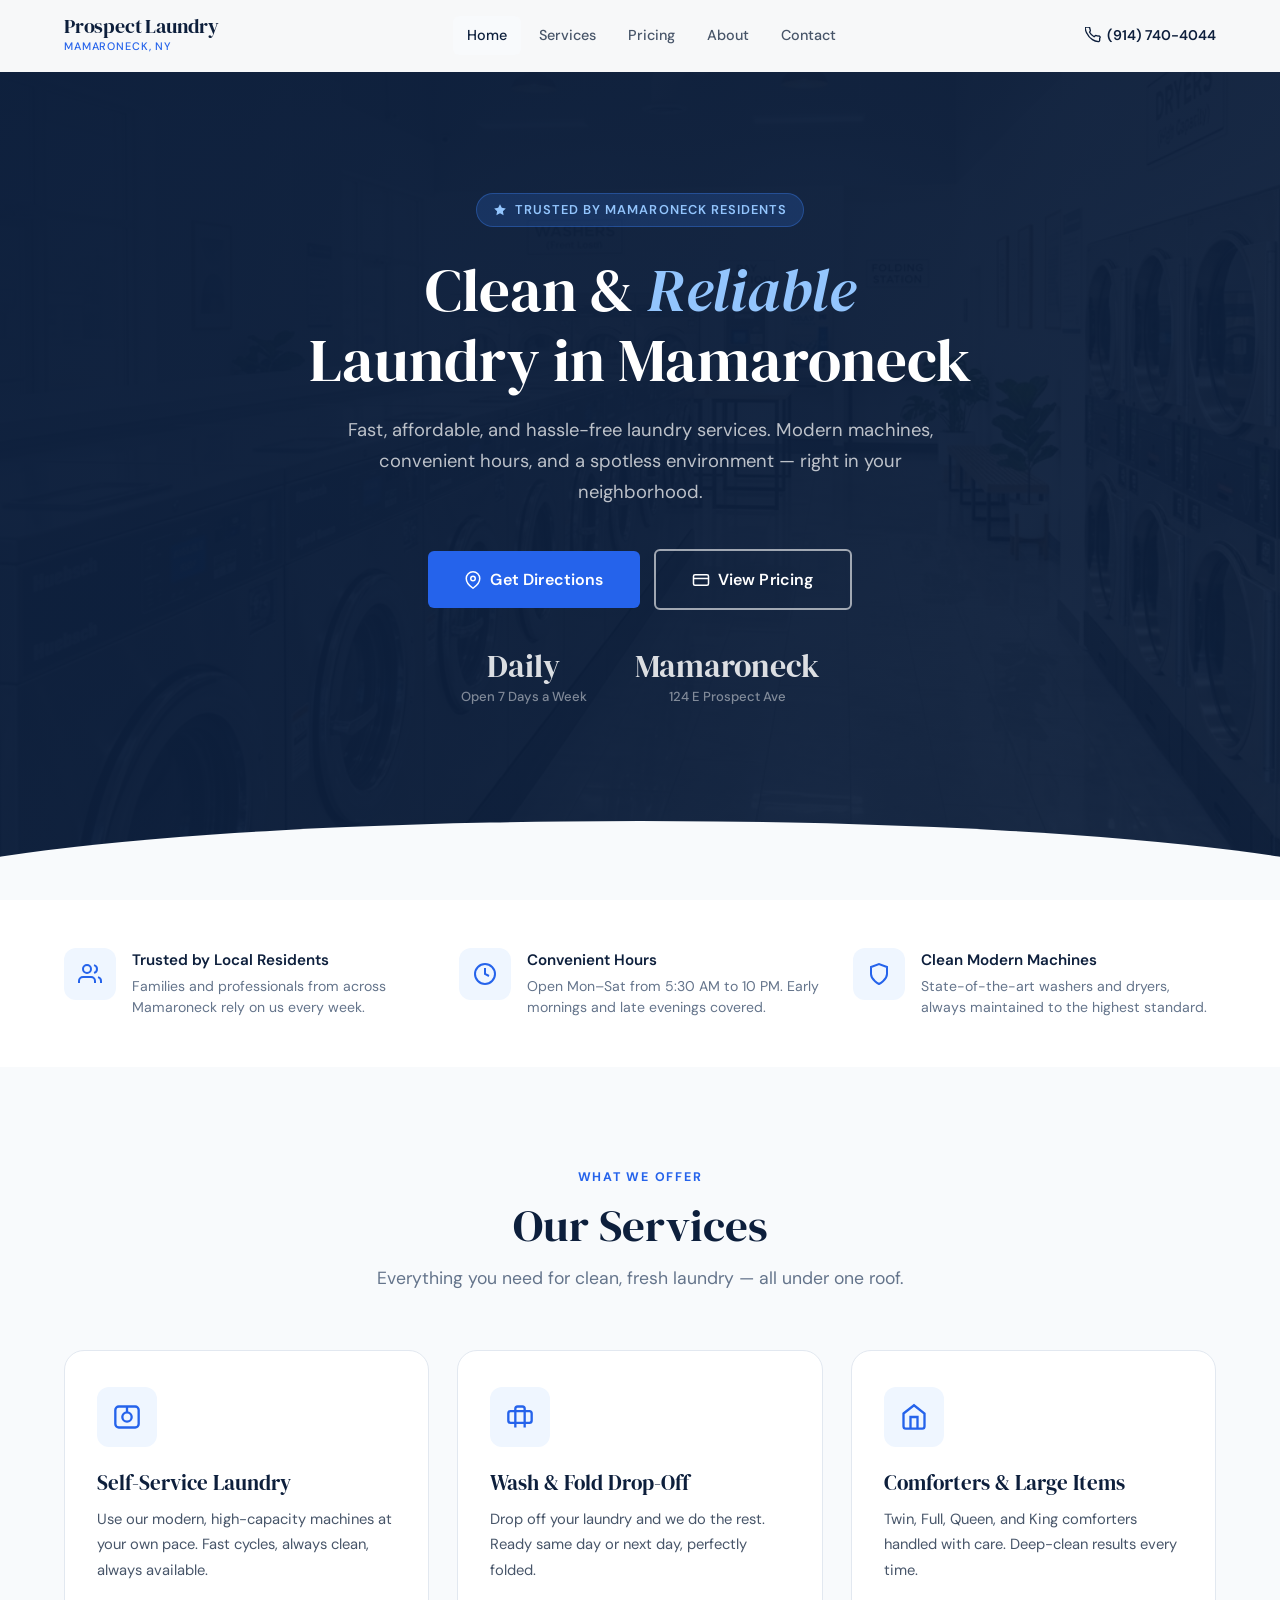
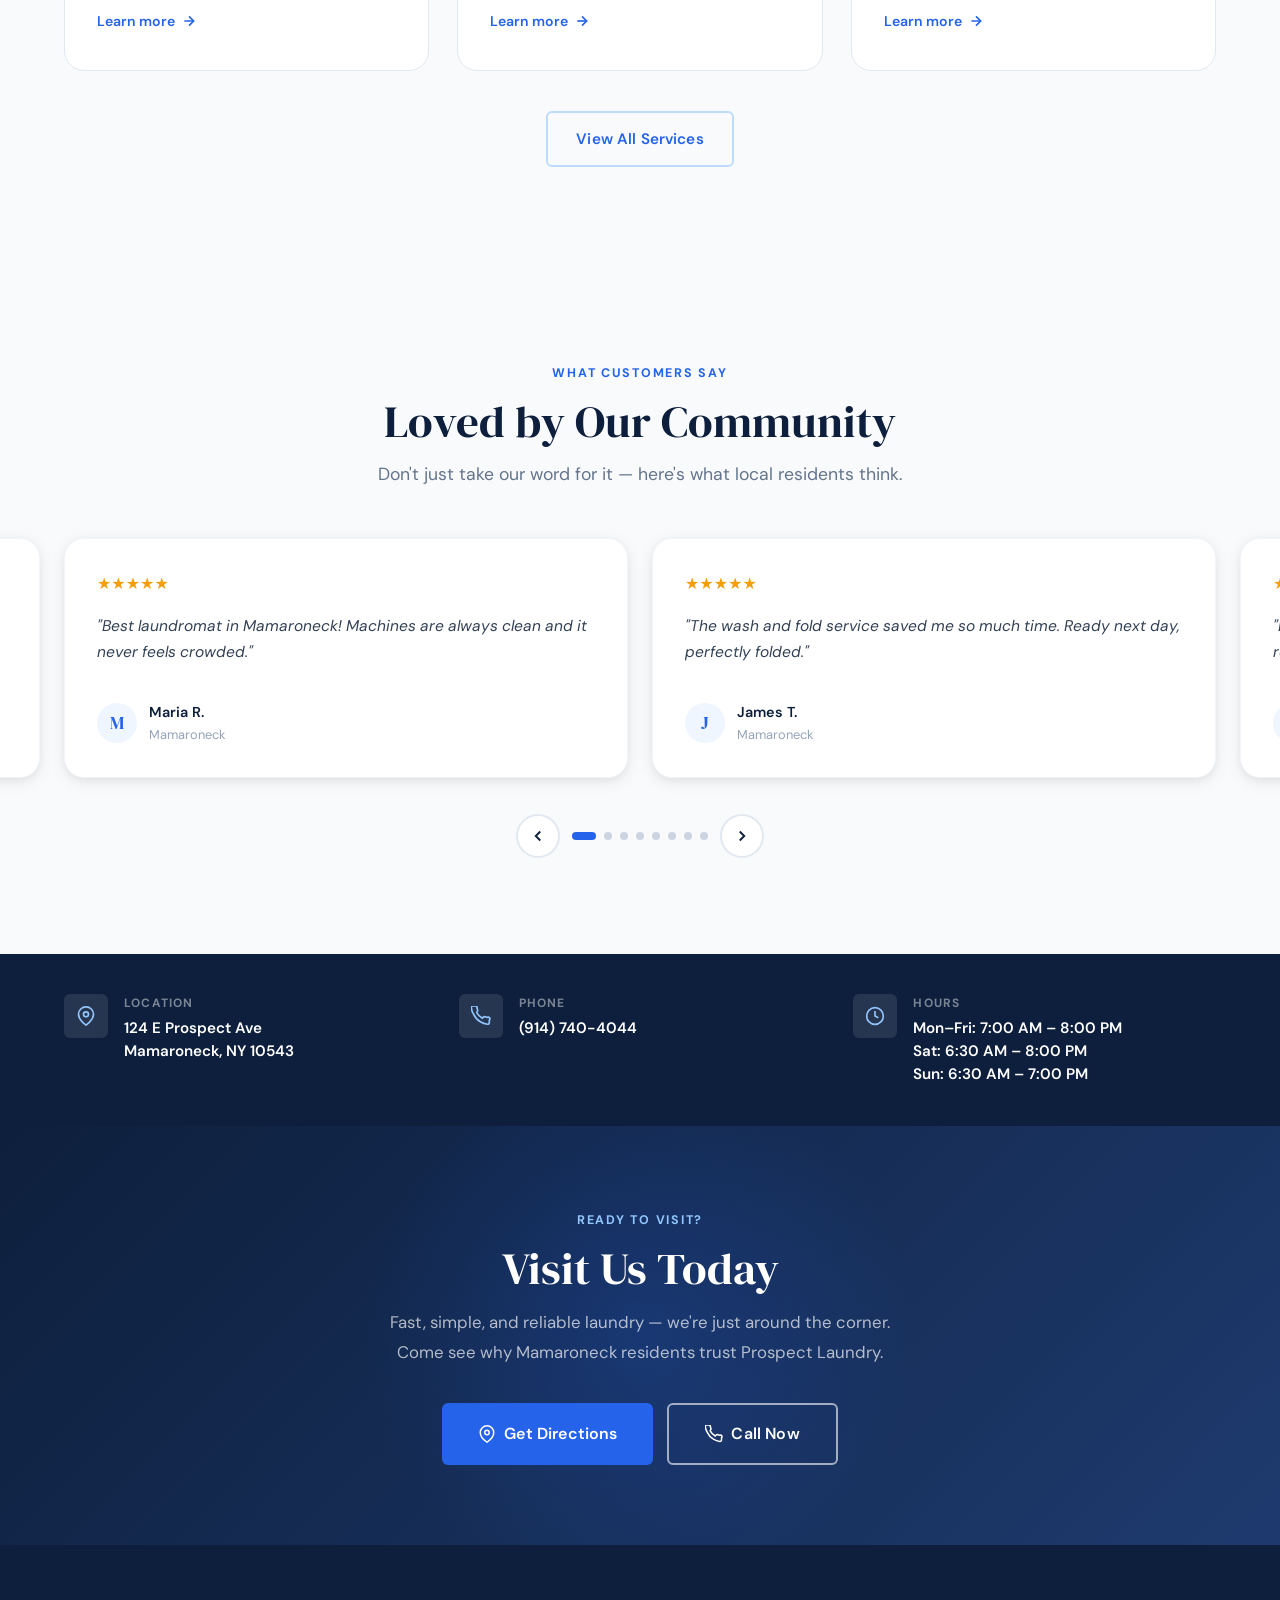
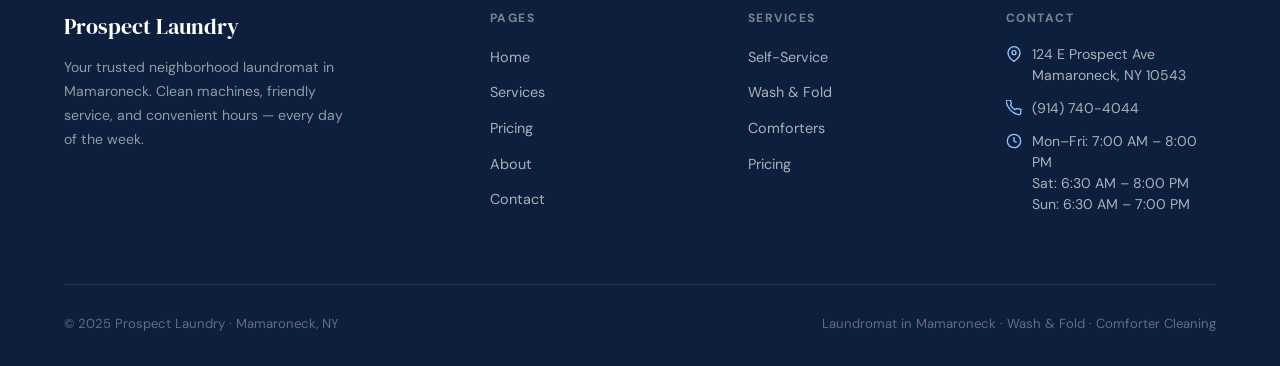
==== index.html @ fbc3f147 "Initial commit - Prospect Laundry Website" ====
<!DOCTYPE html>
<html lang="en">
<head>
  <meta charset="UTF-8">
  <meta name="viewport" content="width=device-width, initial-scale=1.0">
  <title>Laundromat in Mamaroneck, NY | Prospect Laundry</title>
  <meta name="description" content="Prospect Laundry – clean, modern laundromat in Mamaroneck, NY. Self-service, wash &amp; fold drop-off, and comforter cleaning. Open Daily: Mon-Fri 7AM-8PM, Sat 6:30AM-8PM, Sun 6:30AM-7PM.">
  <link rel="stylesheet" href="css/styles.css">
  <link rel="icon" type="image/png" href="assets/images/favicon.png">
</head>
<body>

<a href="#main" class="skip-link" style="position:absolute; left:-10000px; top:auto; width:1px; height:1px; overflow:hidden;">Skip to content</a>

<!-- NAV -->
<header class="nav" id="main-nav">
  <div class="nav-inner">
    <a href="index.html" class="nav-brand">
      <span class="nav-brand-name">Prospect Laundry</span>
      <span class="nav-brand-tagline">Mamaroneck, NY</span>
    </a>
    <nav class="nav-links">
      <a href="index.html">Home</a>
      <a href="services.html">Services</a>
      <a href="pricing.html">Pricing</a>
      <a href="about.html">About</a>
      <a href="contact.html">Contact</a>
    </nav>
    <div class="nav-cta">
      <a href="tel:+19147404044" class="nav-phone">
        <svg viewBox="0 0 24 24" fill="none" stroke="currentColor" stroke-width="2"><path d="M22 16.92v3a2 2 0 01-2.18 2 19.79 19.79 0 01-8.63-3.07A19.5 19.5 0 013.07 9.81 19.79 19.79 0 01.22 1.18 2 2 0 012.18 0h3a2 2 0 012 1.72c.127.96.361 1.903.7 2.81a2 2 0 01-.45 2.11L6.91 7.91a16 16 0 006.72 6.72l1.28-1.27a2 2 0 012.11-.45c.907.339 1.85.573 2.81.7A2 2 0 0122 16.92z"/></svg>
        (914) 740-4044
      </a>
    </div>
    <button class="nav-hamburger" id="hamburger" aria-label="Menu">
      <span></span><span></span><span></span>
    </button>
  </div>
</header>

<!-- MOBILE NAV -->
<nav class="nav-mobile" id="mobile-menu">
  <a href="index.html">Home</a><a href="services.html">Services</a><a href="pricing.html">Pricing</a>
  <a href="about.html">About</a><a href="contact.html">Contact</a>
  <a href="tel:+19147404044" class="nav-mobile-phone" aria-label="Call (914) 740-4044">📞 (914) 740-4044</a>
</nav>

<main id="main">

<!-- HERO -->
<section class="hero gray-after">
  <div class="hero-bg" style="background-image: url('assets/images/hero.png');"></div>
  <div class="hero-overlay"></div>
  <div class="hero-content">
    <div class="hero-badge">
      <svg width="14" height="14" viewBox="0 0 24 24" fill="currentColor"><path d="M12 2L15.09 8.26L22 9.27L17 14.14L18.18 21.02L12 17.77L5.82 21.02L7 14.14L2 9.27L8.91 8.26L12 2Z"/></svg>
      Trusted by Mamaroneck residents
    </div>
    <h1>Clean &amp; <em>Reliable</em><br>Laundry in Mamaroneck</h1>
    <p class="hero-sub">Fast, affordable, and hassle-free laundry services. Modern machines, convenient hours, and a spotless environment — right in your neighborhood.</p>
    <div class="hero-actions">
      <a href="https://maps.google.com/?q=124+E+Prospect+Ave+Mamaroneck+NY" target="_blank" rel="noopener" class="btn btn-primary btn-lg" id="hero-directions">
        <svg viewBox="0 0 24 24" fill="none" stroke="currentColor" stroke-width="2"><path d="M21 10c0 7-9 13-9 13s-9-6-9-13a9 9 0 0118 0z"/><circle cx="12" cy="10" r="3"/></svg>
        Get Directions
      </a>
      <a href="pricing.html" class="btn btn-secondary btn-lg" id="hero-pricing">
        <svg viewBox="0 0 24 24" fill="none" stroke="currentColor" stroke-width="2"><rect x="2" y="5" width="20" height="14" rx="2"/><line x1="2" y1="10" x2="22" y2="10"/></svg>
        View Pricing
      </a>
    </div>
    <div class="hero-stats">
      <div class="hero-stat-item"><span class="hero-stat-num">Daily</span><span class="hero-stat-label">Open 7 Days a Week</span></div>
      <div class="hero-stat-item"><span class="hero-stat-num">Mamaroneck</span><span class="hero-stat-label">124 E Prospect Ave</span></div>
    </div>
  </div>
</section>

<!-- TRUST BAR -->
<section class="trust-bar">
  <div class="container">
    <div class="trust-grid">
      <div class="trust-item fade-up">
        <div class="trust-icon">
          <svg viewBox="0 0 24 24" fill="none" stroke="currentColor" stroke-width="2"><path d="M17 21v-2a4 4 0 00-4-4H5a4 4 0 00-4 4v2"/><circle cx="9" cy="7" r="4"/><path d="M23 21v-2a4 4 0 00-3-3.87"/><path d="M16 3.13a4 4 0 010 7.75"/></svg>
        </div>
        <div>
          <div class="trust-item-title">Trusted by Local Residents</div>
          <div class="trust-item-desc">Families and professionals from across Mamaroneck rely on us every week.</div>
        </div>
      </div>
      <div class="trust-item fade-up fade-up-delay-1">
        <div class="trust-icon">
          <svg viewBox="0 0 24 24" fill="none" stroke="currentColor" stroke-width="2"><circle cx="12" cy="12" r="10"/><path d="M12 6v6l4 2"/></svg>
        </div>
        <div>
          <div class="trust-item-title">Convenient Hours</div>
          <div class="trust-item-desc">Open Mon–Sat from 5:30 AM to 10 PM. Early mornings and late evenings covered.</div>
        </div>
      </div>
      <div class="trust-item fade-up fade-up-delay-2">
        <div class="trust-icon">
          <svg viewBox="0 0 24 24" fill="none" stroke="currentColor" stroke-width="2"><path d="M12 22s8-4 8-10V5l-8-3-8 3v7c0 6 8 10 8 10z"/></svg>
        </div>
        <div>
          <div class="trust-item-title">Clean Modern Machines</div>
          <div class="trust-item-desc">State-of-the-art washers and dryers, always maintained to the highest standard.</div>
        </div>
      </div>
    </div>
  </div>
</section>

<!-- SERVICES PREVIEW -->
<section style="background: var(--gray-50); padding: var(--section-pad) 0;">
  <div class="container">
    <div class="text-center fade-up" style="margin-bottom: 56px;">
      <span class="section-label">What We Offer</span>
      <h2 class="section-title">Our Services</h2>
      <p class="section-subtitle" style="margin-top: 12px;">Everything you need for clean, fresh laundry — all under one roof.</p>
    </div>
    <div class="services-grid">
      <div class="service-card fade-up">
        <div class="service-icon">
          <svg viewBox="0 0 24 24" fill="none" stroke="currentColor" stroke-width="2"><rect x="2" y="3" width="20" height="18" rx="3"/><circle cx="12" cy="12" r="4"/><line x1="12" y1="3" x2="12" y2="8"/></svg>
        </div>
        <h3>Self-Service Laundry</h3>
        <p>Use our modern, high-capacity machines at your own pace. Fast cycles, always clean, always available.</p>
        <a href="services.html#self-service" class="service-card-link" aria-label="Learn more about Self-Service Laundry">
          Learn more
          <svg viewBox="0 0 24 24" fill="none" stroke="currentColor" stroke-width="2.5"><line x1="5" y1="12" x2="19" y2="12"/><polyline points="12 5 19 12 12 19"/></svg>
        </a>
      </div>
      <div class="service-card fade-up fade-up-delay-1">
        <div class="service-icon">
          <svg viewBox="0 0 24 24" fill="none" stroke="currentColor" stroke-width="2"><path d="M20 7H4a2 2 0 00-2 2v6a2 2 0 002 2h16a2 2 0 002-2V9a2 2 0 00-2-2z"/><path d="M16 21V5a2 2 0 00-2-2h-4a2 2 0 00-2 2v16"/></svg>
        </div>
        <h3>Wash &amp; Fold Drop-Off</h3>
        <p>Drop off your laundry and we do the rest. Ready same day or next day, perfectly folded.</p>
        <a href="services.html#wash-fold" class="service-card-link" aria-label="Learn more about Wash and Fold Drop-Off">
          Learn more
          <svg viewBox="0 0 24 24" fill="none" stroke="currentColor" stroke-width="2.5"><line x1="5" y1="12" x2="19" y2="12"/><polyline points="12 5 19 12 12 19"/></svg>
        </a>
      </div>
      <div class="service-card fade-up fade-up-delay-2">
        <div class="service-icon">
          <svg viewBox="0 0 24 24" fill="none" stroke="currentColor" stroke-width="2"><path d="M3 9l9-7 9 7v11a2 2 0 01-2 2H5a2 2 0 01-2-2z"/><polyline points="9 22 9 12 15 12 15 22"/></svg>
        </div>
        <h3>Comforters &amp; Large Items</h3>
        <p>Twin, Full, Queen, and King comforters handled with care. Deep-clean results every time.</p>
        <a href="services.html#comforters" class="service-card-link" aria-label="Learn more about Comforters and Large Items cleaning">
          Learn more
          <svg viewBox="0 0 24 24" fill="none" stroke="currentColor" stroke-width="2.5"><line x1="5" y1="12" x2="19" y2="12"/><polyline points="12 5 19 12 12 19"/></svg>
        </a>
      </div>
    </div>
    <div style="text-align: center; margin-top: 40px;">
      <a href="services.html" class="btn btn-outline">View All Services</a>
    </div>
  </div>
</section>

<!-- REVIEWS CAROUSEL -->
<section class="reviews-section" id="reviews-carousel">
  <div class="container">
    <div class="text-center fade-up" style="margin-bottom: 48px;">
      <span class="section-label">What Customers Say</span>
      <h2 class="section-title">Loved by Our Community</h2>
      <p class="section-subtitle" style="margin-top: 12px;">Don't just take our word for it — here's what local residents think.</p>
    </div>
    <div class="carousel-container">
      <div class="carousel-wrap" id="reviews-carousel">
        <div class="carousel-track">
          <div class="review-card">
            <div class="review-stars">★★★★★</div>
            <p class="review-quote">"Best laundromat in Mamaroneck! Machines are always clean and it never feels crowded."</p>
            <div class="review-author"><div class="review-avatar">M</div><div><div class="review-name">Maria R.</div><div class="review-location">Mamaroneck</div></div></div>
          </div>
          <div class="review-card">
            <div class="review-stars">★★★★★</div>
            <p class="review-quote">"The wash and fold service saved me so much time. Ready next day, perfectly folded."</p>
            <div class="review-author"><div class="review-avatar">J</div><div><div class="review-name">James T.</div><div class="review-location">Mamaroneck</div></div></div>
          </div>
          <div class="review-card">
            <div class="review-stars">★★★★★</div>
            <p class="review-quote">"Dropped off my comforter and it came back cleaner than ever. Very reasonable price."</p>
            <div class="review-author"><div class="review-avatar">S</div><div><div class="review-name">Sofia L.</div><div class="review-location">Mamaroneck</div></div></div>
          </div>
          <div class="review-card">
            <div class="review-stars">★★★★★</div>
            <p class="review-quote">"Clean, fast, and friendly. I've been coming here for 2 years and never had a bad experience."</p>
            <div class="review-author"><div class="review-avatar">K</div><div><div class="review-name">Kevin M.</div><div class="review-location">Mamaroneck</div></div></div>
          </div>
          <div class="review-card">
            <div class="review-stars">★★★★★</div>
            <p class="review-quote">"Super convenient location. The machines are modern and the place is always spotless."</p>
            <div class="review-author"><div class="review-avatar">P</div><div><div class="review-name">Priya S.</div><div class="review-location">Mamaroneck</div></div></div>
          </div>
          <div class="review-card">
            <div class="review-stars">★★★★★</div>
            <p class="review-quote">"Used the drop-off service for the first time — amazing value. Will definitely be back."</p>
            <div class="review-author"><div class="review-avatar">D</div><div><div class="review-name">Daniel W.</div><div class="review-location">Mamaroneck</div></div></div>
          </div>
          <div class="review-card">
            <div class="review-stars">★★★★★</div>
            <p class="review-quote">"I love that they're open early. I can drop off before work and pick up after. Perfect!"</p>
            <div class="review-author"><div class="review-avatar">R</div><div><div class="review-name">Rachel H.</div><div class="review-location">Mamaroneck</div></div></div>
          </div>
          <div class="review-card">
            <div class="review-stars">★★★★★</div>
            <p class="review-quote">"Hands-down the best laundry service in the area. Highly recommend the wash &amp; fold."</p>
            <div class="review-author"><div class="review-avatar">C</div><div><div class="review-name">Carlos M.</div><div class="review-location">Mamaroneck</div></div></div>
          </div>
        </div>
      </div>
      <div class="carousel-controls">
        <button class="carousel-btn carousel-btn-prev" aria-label="Previous">
          <svg viewBox="0 0 24 24" fill="none" stroke="currentColor" stroke-width="2.5"><polyline points="15 18 9 12 15 6"/></svg>
        </button>
        <div class="carousel-dots"></div>
        <button class="carousel-btn carousel-btn-next" aria-label="Next">
          <svg viewBox="0 0 24 24" fill="none" stroke="currentColor" stroke-width="2.5"><polyline points="9 18 15 12 9 6"/></svg>
        </button>
      </div>
    </div>
  </div>
</section>

<!-- QUICK INFO BAR -->
<div class="info-bar">
  <div class="container">
    <div class="info-bar-grid">
      <div class="info-bar-item">
        <div class="info-bar-icon"><svg viewBox="0 0 24 24" fill="none" stroke="currentColor" stroke-width="2"><path d="M21 10c0 7-9 13-9 13s-9-6-9-13a9 9 0 0118 0z"/><circle cx="12" cy="10" r="3"/></svg></div>
        <div>
          <div class="info-bar-label">Location</div>
          <div class="info-bar-value">124 E Prospect Ave<br>Mamaroneck, NY 10543</div>
        </div>
      </div>
      <div class="info-bar-item">
        <div class="info-bar-icon"><svg viewBox="0 0 24 24" fill="none" stroke="currentColor" stroke-width="2"><path d="M22 16.92v3a2 2 0 01-2.18 2 19.79 19.79 0 01-8.63-3.07A19.5 19.5 0 013.07 9.81 19.79 19.79 0 01.22 1.18 2 2 0 012.18 0h3a2 2 0 012 1.72c.127.96.361 1.903.7 2.81a2 2 0 01-.45 2.11L6.91 7.91a16 16 0 006.72 6.72l1.28-1.27a2 2 0 012.11-.45c.907.339 1.85.573 2.81.7A2 2 0 0122 16.92z"/></svg></div>
        <div>
          <div class="info-bar-label">Phone</div>
          <div class="info-bar-value"><a href="tel:+19147404044">(914) 740-4044</a></div>
        </div>
      </div>
      <div class="info-bar-item">
        <div class="info-bar-icon"><svg viewBox="0 0 24 24" fill="none" stroke="currentColor" stroke-width="2"><circle cx="12" cy="12" r="10"/><polyline points="12 6 12 12 16 14"/></svg></div>
        <div>
          <div class="info-bar-label">Hours</div>
          <div class="info-bar-value">Mon–Fri: 7:00 AM – 8:00 PM<br>Sat: 6:30 AM – 8:00 PM<br>Sun: 6:30 AM – 7:00 PM</div>
        </div>
      </div>
    </div>
  </div>
</div>

<!-- CTA BANNER -->
<section class="cta-banner">
  <div class="container" style="position: relative; z-index: 2;">
    <span class="section-label" style="color: #93C5FD;">Ready to Visit?</span>
    <h2>Visit Us Today</h2>
    <p>Fast, simple, and reliable laundry — we're just around the corner.<br>Come see why Mamaroneck residents trust Prospect Laundry.</p>
    <div class="cta-banner-actions">
      <a href="https://maps.google.com/?q=124+E+Prospect+Ave+Mamaroneck+NY" target="_blank" rel="noopener" class="btn btn-primary btn-lg" id="cta-directions">
        <svg viewBox="0 0 24 24" fill="none" stroke="currentColor" stroke-width="2"><path d="M21 10c0 7-9 13-9 13s-9-6-9-13a9 9 0 0118 0z"/><circle cx="12" cy="10" r="3"/></svg>
        Get Directions
      </a>
      <a href="tel:+19147404044" class="btn btn-secondary btn-lg" id="cta-call">
        <svg viewBox="0 0 24 24" fill="none" stroke="currentColor" stroke-width="2"><path d="M22 16.92v3a2 2 0 01-2.18 2 19.79 19.79 0 01-8.63-3.07A19.5 19.5 0 013.07 9.81 19.79 19.79 0 01.22 1.18 2 2 0 012.18 0h3a2 2 0 012 1.72c.127.96.361 1.903.7 2.81a2 2 0 01-.45 2.11L6.91 7.91a16 16 0 006.72 6.72l1.28-1.27a2 2 0 012.11-.45c.907.339 1.85.573 2.81.7A2 2 0 0122 16.92z"/></svg>
        Call Now
      </a>
    </div>
  </div>
</section>

</main>

<!-- FOOTER -->
<footer class="footer">
  <div class="container">
    <div class="footer-grid">
      <div>
        <div class="footer-brand-name">Prospect Laundry</div>
        <p class="footer-brand-desc">Your trusted neighborhood laundromat in Mamaroneck. Clean machines, friendly service, and convenient hours — every day of the week.</p>
      </div>
      <div>
        <div class="footer-col-title">Pages</div>
        <ul class="footer-links">
          <li><a href="index.html">Home</a></li>
          <li><a href="services.html">Services</a></li>
          <li><a href="pricing.html">Pricing</a></li>
          <li><a href="about.html">About</a></li>
          <li><a href="contact.html">Contact</a></li>
        </ul>
      </div>
      <div>
        <div class="footer-col-title">Services</div>
        <ul class="footer-links">
          <li><a href="services.html#self-service">Self-Service</a></li>
          <li><a href="services.html#wash-fold">Wash &amp; Fold</a></li>
          <li><a href="services.html#comforters">Comforters</a></li>
          <li><a href="pricing.html">Pricing</a></li>
        </ul>
      </div>
      <div>
        <div class="footer-col-title">Contact</div>
        <div class="footer-contact-item">
          <svg viewBox="0 0 24 24" fill="none" stroke="currentColor" stroke-width="2"><path d="M21 10c0 7-9 13-9 13s-9-6-9-13a9 9 0 0118 0z"/><circle cx="12" cy="10" r="3"/></svg>
          <a href="https://maps.google.com/?q=124+E+Prospect+Ave+Mamaroneck+NY" target="_blank" rel="noopener">
            124 E Prospect Ave<br>Mamaroneck, NY 10543
          </a>
        </div>
        <div class="footer-contact-item">
          <svg viewBox="0 0 24 24" fill="none" stroke="currentColor" stroke-width="2"><path d="M22 16.92v3a2 2 0 01-2.18 2 19.79 19.79 0 01-8.63-3.07A19.5 19.5 0 013.07 9.81 19.79 19.79 0 01.22 1.18 2 2 0 012.18 0h3a2 2 0 012 1.72c.127.96.361 1.903.7 2.81a2 2 0 01-.45 2.11L6.91 7.91a16 16 0 006.72 6.72l1.28-1.27a2 2 0 012.11-.45c.907.339 1.85.573 2.81.7A2 2 0 0122 16.92z"/></svg>
          <a href="tel:+19147404044">(914) 740-4044</a>
        </div>
        <div class="footer-contact-item">
          <svg viewBox="0 0 24 24" fill="none" stroke="currentColor" stroke-width="2"><circle cx="12" cy="12" r="10"/><polyline points="12 6 12 12 16 14"/></svg>
          Mon–Fri: 7:00 AM – 8:00 PM<br>Sat: 6:30 AM – 8:00 PM<br>Sun: 6:30 AM – 7:00 PM
        </div>
      </div>
    </div>
    <div class="footer-bottom">
      <span>© 2025 Prospect Laundry · Mamaroneck, NY</span>
      <span>Laundromat in Mamaroneck · Wash &amp; Fold · Comforter Cleaning</span>
    </div>
  </div>
</footer>

<script src="js/main.js"></script>
</body>
</html>
---- css/styles.css ----
/* =====================================================
   PROSPECT LAUNDRY — DESIGN SYSTEM
   styles.css
   ===================================================== */

/* ---------- GOOGLE FONTS ---------- */
@import url('https://fonts.googleapis.com/css2?family=DM+Serif+Display:ital@0;1&family=DM+Sans:ital,opsz,wght@0,9..40,300;0,9..40,400;0,9..40,500;0,9..40,600;0,9..40,700;1,9..40,400&display=swap');

/* ---------- CSS VARIABLES ---------- */
:root {
  --navy:         #0D1F3C;
  --navy-light:   #172A50;
  --navy-mid:     #1E3A6E;
  --blue:         #2563EB;
  --blue-light:   #3B82F6;
  --blue-pale:    #EFF6FF;
  --blue-border:  #BFDBFE;
  --white:        #FFFFFF;
  --gray-50:      #F8FAFC;
  --gray-100:     #F1F5F9;
  --gray-200:     #E2E8F0;
  --gray-300:     #CBD5E1;
  --gray-400:     #94A3B8;
  --gray-500:     #64748B;
  --gray-600:     #475569;
  --gray-700:     #334155;
  --gray-800:     #1E293B;
  --text:         #0F172A;
  --gold:         #F59E0B;

  --font-display: 'DM Serif Display', Georgia, serif;
  --font-body:    'DM Sans', system-ui, sans-serif;

  --radius-sm:    6px;
  --radius:       12px;
  --radius-lg:    20px;
  --radius-xl:    32px;

  --shadow-sm:    0 1px 3px rgba(0,0,0,0.08), 0 1px 2px rgba(0,0,0,0.06);
  --shadow:       0 4px 16px rgba(0,0,0,0.08), 0 2px 8px rgba(0,0,0,0.05);
  --shadow-md:    0 8px 24px rgba(0,0,0,0.10), 0 4px 12px rgba(0,0,0,0.06);
  --shadow-lg:    0 16px 48px rgba(0,0,0,0.12), 0 8px 24px rgba(0,0,0,0.08);
  --shadow-navy:  0 8px 32px rgba(13,31,60,0.30);

  --transition:   all 0.25s cubic-bezier(0.4, 0, 0.2, 1);
  --transition-slow: all 0.45s cubic-bezier(0.4, 0, 0.2, 1);

  --nav-height:   72px;
  --max-width:    1200px;
  --section-pad:  96px;
}

/* ---------- RESET ---------- */
*, *::before, *::after { box-sizing: border-box; margin: 0; padding: 0; }

html {
  scroll-behavior: smooth;
  -webkit-text-size-adjust: 100%;
}

body {
  font-family: var(--font-body);
  color: var(--text);
  background: var(--white);
  line-height: 1.6;
  font-size: 16px;
  -webkit-font-smoothing: antialiased;
  overflow-x: hidden;
}

img {
  max-width: 100%;
  height: auto;
  display: block;
}

a { color: inherit; text-decoration: none; }
ul { list-style: none; }

.skip-link:focus {
  position: static !important;
  width: auto !important;
  height: auto !important;
  padding: 10px 15px;
  background: var(--blue);
  color: var(--white);
  z-index: 9999;
  display: inline-block;
}

/* ---------- TYPOGRAPHY ---------- */
h1, h2, h3 { font-family: var(--font-display); line-height: 1.15; font-weight: 400; }
h4, h5, h6 { font-family: var(--font-body); font-weight: 600; }

h1 { font-size: clamp(2.4rem, 5vw, 3.8rem); }
h2 { font-size: clamp(1.9rem, 3.5vw, 2.8rem); }
h3 { font-size: clamp(1.4rem, 2.5vw, 1.9rem); }
h4 { font-size: 1.1rem; }

p { color: var(--gray-600); line-height: 1.75; }

.section-label {
  display: inline-block;
  font-family: var(--font-body);
  font-size: 0.78rem;
  font-weight: 700;
  letter-spacing: 0.14em;
  text-transform: uppercase;
  color: var(--blue);
  margin-bottom: 12px;
}

.section-title { color: var(--navy); }
.section-subtitle { color: var(--gray-500); font-size: 1.1rem; max-width: 560px; margin: 0 auto; }

/* ---------- LAYOUT ---------- */
.container {
  max-width: var(--max-width);
  margin: 0 auto;
  padding: 0 24px;
}

section { padding: var(--section-pad) 0; }

.text-center { text-align: center; }

/* ---------- NAVIGATION ---------- */
.nav {
  position: fixed;
  top: 0;
  left: 0;
  right: 0;
  z-index: 1000;
  background: rgba(255,255,255,0.97);
  backdrop-filter: blur(12px);
  -webkit-backdrop-filter: blur(12px);
  border-bottom: 1px solid transparent;
  transition: var(--transition);
  height: var(--nav-height);
}

.nav.scrolled {
  border-bottom-color: var(--gray-200);
  box-shadow: var(--shadow);
}

.nav-inner {
  max-width: var(--max-width);
  margin: 0 auto;
  padding: 0 24px;
  height: 100%;
  display: flex;
  align-items: center;
  justify-content: space-between;
  gap: 24px;
}

.nav-brand {
  display: flex;
  flex-direction: column;
  text-decoration: none;
}

.nav-brand-name {
  font-family: var(--font-display);
  font-size: 1.25rem;
  color: var(--navy);
  line-height: 1;
  letter-spacing: -0.01em;
}

.nav-brand-tagline {
  font-size: 0.68rem;
  font-weight: 500;
  letter-spacing: 0.08em;
  color: var(--blue);
  text-transform: uppercase;
  margin-top: 2px;
}

.nav-links {
  display: flex;
  align-items: center;
  gap: 4px;
}

.nav-links a {
  padding: 8px 14px;
  border-radius: var(--radius-sm);
  font-size: 0.9rem;
  font-weight: 500;
  color: var(--gray-600);
  transition: var(--transition);
}

.nav-links a:hover,
.nav-links a.active {
  color: var(--navy);
  background: var(--gray-50);
}

.nav-cta {
  display: flex;
  align-items: center;
  gap: 12px;
  flex-shrink: 0;
}

.nav-phone {
  font-size: 0.88rem;
  font-weight: 600;
  color: var(--navy);
  display: flex;
  align-items: center;
  gap: 6px;
  transition: var(--transition);
}

.nav-phone:hover { color: var(--blue); }
.nav-phone svg { width: 16px; height: 16px; flex-shrink: 0; }

/* Hamburger */
.nav-hamburger {
  display: none;
  flex-direction: column;
  gap: 5px;
  cursor: pointer;
  padding: 6px;
  background: none;
  border: none;
  outline: none;
}

.nav-hamburger span {
  width: 24px;
  height: 2px;
  background: var(--navy);
  border-radius: 2px;
  transition: var(--transition);
  display: block;
}

.nav-hamburger.open span:nth-child(1) { transform: translateY(7px) rotate(45deg); }
.nav-hamburger.open span:nth-child(2) { opacity: 0; }
.nav-hamburger.open span:nth-child(3) { transform: translateY(-7px) rotate(-45deg); }

.nav-mobile {
  display: none;
  position: fixed;
  top: var(--nav-height);
  left: 0;
  right: 0;
  background: var(--white);
  border-bottom: 1px solid var(--gray-200);
  box-shadow: var(--shadow-md);
  z-index: 999;
  padding: 16px 24px 24px;
  flex-direction: column;
  gap: 4px;
}

.nav-mobile.open { display: flex; }

.nav-mobile a {
  padding: 12px 16px;
  border-radius: var(--radius-sm);
  font-size: 1rem;
  font-weight: 500;
  color: var(--gray-700);
  transition: var(--transition);
  display: block;
}

.nav-mobile a:hover,
.nav-mobile a.active {
  color: var(--navy);
  background: var(--gray-50);
}

.nav-mobile-phone {
  margin-top: 12px;
  padding: 14px 16px;
  background: var(--blue-pale);
  border-radius: var(--radius-sm);
  font-weight: 700;
  color: var(--blue) !important;
  font-size: 1.05rem !important;
  text-align: center;
}

/* ---------- BUTTONS ---------- */
.btn {
  display: inline-flex;
  align-items: center;
  justify-content: center;
  gap: 8px;
  padding: 14px 28px;
  border-radius: var(--radius-sm);
  font-family: var(--font-body);
  font-size: 0.95rem;
  font-weight: 600;
  cursor: pointer;
  border: none;
  outline: none;
  transition: var(--transition);
  text-decoration: none;
  white-space: nowrap;
  letter-spacing: 0.01em;
}

.btn-primary {
  background: var(--blue);
  color: var(--white);
}

.btn-primary:hover {
  background: #1D4ED8;
  transform: translateY(-1px);
  box-shadow: 0 6px 20px rgba(37,99,235,0.35);
}

.btn-secondary {
  background: transparent;
  color: var(--white);
  border: 2px solid rgba(255,255,255,0.60);
}

.btn-secondary:hover {
  background: rgba(255,255,255,0.12);
  border-color: rgba(255,255,255,0.90);
  transform: translateY(-1px);
}

.btn-outline {
  background: transparent;
  color: var(--blue);
  border: 2px solid var(--blue-border);
}

.btn-outline:hover {
  background: var(--blue-pale);
  border-color: var(--blue);
  transform: translateY(-1px);
}

.btn-dark {
  background: var(--navy);
  color: var(--white);
}

.btn-dark:hover {
  background: var(--navy-light);
  transform: translateY(-1px);
  box-shadow: var(--shadow-navy);
}

.btn-lg {
  padding: 16px 36px;
  font-size: 1rem;
}

.btn svg {
  width: 18px;
  height: 18px;
  flex-shrink: 0;
}

/* ---------- HERO (shared base) ---------- */
.hero {
  position: relative;
  height: 100vh;
  height: 100svh;
  display: flex;
  flex-direction: column;
  justify-content: center;
  background: var(--navy);
  overflow: hidden;
}

.hero-bg {
  position: absolute;
  inset: 0;
  background-size: cover;
  background-position: center;
  opacity: 0.22;
}

.hero-overlay {
  position: absolute;
  inset: 0;
  background: linear-gradient(135deg, rgba(13,31,60,0.98) 0%, rgba(13,31,60,0.85) 50%, rgba(13,31,60,0.65) 100%);
}

.hero-content {
  position: relative;
  z-index: 2;
  max-width: var(--max-width);
  margin: 0 auto;
  padding: 40px 24px;
  width: 100%;
  text-align: center;
}

.hero-badge {
  display: inline-flex;
  align-items: center;
  gap: 8px;
  background: rgba(59,130,246,0.18);
  border: 1px solid rgba(59,130,246,0.35);
  color: #93C5FD;
  font-size: 0.8rem;
  font-weight: 600;
  letter-spacing: 0.08em;
  text-transform: uppercase;
  padding: 6px 16px;
  border-radius: 100px;
  margin-bottom: 28px;
}

.hero h1 {
  color: var(--white);
  max-width: 800px;
  margin: 0 auto 20px;
  text-align: center;
}

.hero h1 em {
  font-style: italic;
  color: #93C5FD;
}

.hero-sub {
  color: rgba(255,255,255,0.72);
  font-size: 1.15rem;
  max-width: 600px;
  margin: 0 auto 40px;
  line-height: 1.7;
  text-align: center;
}

.hero-actions {
  display: flex;
  flex-wrap: wrap;
  gap: 14px;
  align-items: center;
  justify-content: center;
}

.hero-stats {
  margin-top: 40px;
  display: flex;
  gap: 48px;
  flex-wrap: wrap;
  justify-content: center;
}

.hero-stat-item { opacity: 0.85; }

.hero-stat-num {
  display: block;
  font-family: var(--font-display);
  font-size: 2rem;
  color: var(--white);
  line-height: 1;
}

.hero-stat-label {
  display: block;
  font-size: 0.82rem;
  color: rgba(255,255,255,0.55);
  margin-top: 4px;
  font-weight: 500;
}

/* Hero bottom wave */
.hero::after {
  content: '';
  position: absolute;
  bottom: -1px;
  left: 0;
  right: 0;
  height: 80px;
  background: var(--white);
  clip-path: ellipse(60% 100% at 50% 100%);
}

.hero.gray-after::after { background: var(--gray-50); }

/* ---------- PAGE HERO (inner pages) ---------- */
.page-hero {
  background: var(--navy);
  padding: calc(var(--nav-height) + 60px) 0 80px;
  position: relative;
  overflow: hidden;
}

.page-hero::before {
  content: '';
  position: absolute;
  top: -40%;
  right: -15%;
  width: 500px;
  height: 500px;
  background: radial-gradient(circle, rgba(37,99,235,0.15) 0%, transparent 70%);
  pointer-events: none;
}

.page-hero::after {
  content: '';
  position: absolute;
  bottom: -1px;
  left: 0;
  right: 0;
  height: 60px;
  clip-path: ellipse(55% 100% at 50% 100%);
  background: var(--white);
}

.page-hero.on-gray::after { background: var(--gray-50); }

.page-hero-content { position: relative; z-index: 2; }

.page-hero h1 { color: var(--white); margin-bottom: 14px; }
.page-hero p { color: rgba(255,255,255,0.68); font-size: 1.1rem; max-width: 560px; }

/* ---------- TRUST BAR ---------- */
.trust-bar {
  background: var(--white);
  padding: 48px 0;
}

.trust-grid {
  display: grid;
  grid-template-columns: repeat(3, 1fr);
  gap: 32px;
}

.trust-item {
  display: flex;
  align-items: flex-start;
  gap: 16px;
}

.trust-icon {
  width: 52px;
  height: 52px;
  background: var(--blue-pale);
  border-radius: var(--radius);
  display: flex;
  align-items: center;
  justify-content: center;
  flex-shrink: 0;
  color: var(--blue);
}

.trust-icon svg { width: 24px; height: 24px; }

.trust-item-title {
  font-weight: 600;
  color: var(--navy);
  font-size: 0.95rem;
  margin-bottom: 4px;
}

.trust-item-desc {
  font-size: 0.88rem;
  color: var(--gray-500);
  line-height: 1.5;
}

/* ---------- CARDS ---------- */
.card {
  background: var(--white);
  border-radius: var(--radius-lg);
  box-shadow: var(--shadow);
  transition: var(--transition);
  overflow: hidden;
}

.card:hover {
  transform: translateY(-4px);
  box-shadow: var(--shadow-lg);
}

.card-body { padding: 32px; }

/* ---------- SERVICE CARDS ---------- */
.services-grid {
  display: grid;
  grid-template-columns: repeat(3, 1fr);
  gap: 28px;
}

.service-card {
  background: var(--white);
  border: 1px solid var(--gray-200);
  border-radius: var(--radius-lg);
  padding: 36px 32px;
  transition: var(--transition);
  position: relative;
  overflow: hidden;
}

.service-card::before {
  content: '';
  position: absolute;
  top: 0;
  left: 0;
  right: 0;
  height: 4px;
  background: linear-gradient(90deg, var(--blue), var(--blue-light));
  opacity: 0;
  transition: var(--transition);
}

.service-card:hover {
  border-color: var(--blue-border);
  transform: translateY(-4px);
  box-shadow: var(--shadow-md);
}

.service-card:hover::before { opacity: 1; }

.service-icon {
  width: 60px;
  height: 60px;
  background: var(--blue-pale);
  border-radius: var(--radius);
  display: flex;
  align-items: center;
  justify-content: center;
  margin-bottom: 24px;
  color: var(--blue);
  transition: var(--transition);
}

.service-card:hover .service-icon {
  background: var(--blue);
  color: var(--white);
}

.service-icon svg { width: 28px; height: 28px; }

.service-card h3 {
  color: var(--navy);
  margin-bottom: 12px;
  font-size: 1.3rem;
}

.service-card p {
  font-size: 0.92rem;
  margin-bottom: 24px;
}

.service-card-link {
  font-size: 0.88rem;
  font-weight: 600;
  color: var(--blue);
  display: inline-flex;
  align-items: center;
  gap: 6px;
  transition: var(--transition);
}

.service-card-link:hover { gap: 10px; }
.service-card-link svg { width: 16px; height: 16px; }

/* ---------- REVIEWS CAROUSEL ---------- */
.reviews-section { background: var(--gray-50); overflow: hidden; }

.carousel-wrap { position: relative; }

.carousel {
  display: flex;
  gap: 24px;
  overflow: hidden;
}

.carousel-track {
  display: flex;
  gap: 24px;
  transition: transform 0.5s cubic-bezier(0.4, 0, 0.2, 1);
  will-change: transform;
}

.review-card {
  flex: 0 0 calc(50% - 12px);
  background: var(--white);
  border-radius: var(--radius-lg);
  padding: 32px;
  box-shadow: var(--shadow);
  border: 1px solid var(--gray-100);
  display: flex;
  flex-direction: column;
  gap: 16px;
  min-height: 240px; /* Fixed height for symmetry */
}

.review-quote {
  font-size: 0.95rem;
  color: var(--gray-700);
  line-height: 1.6;
  flex: 1;
  font-style: italic;
  display: -webkit-box;
  -webkit-line-clamp: 3;
  line-clamp: 3;
  -webkit-box-orient: vertical;
  overflow: hidden;
}

.review-stars {
  display: flex;
  gap: 4px;
  color: var(--gold);
}

.review-stars svg { width: 18px; height: 18px; }

.review-quote {
  font-size: 0.97rem;
  color: var(--gray-700);
  line-height: 1.7;
  flex: 1;
  font-style: italic;
}

.review-author {
  display: flex;
  align-items: center;
  gap: 12px;
}

.review-avatar {
  width: 40px;
  height: 40px;
  background: var(--blue-pale);
  border-radius: 50%;
  display: flex;
  align-items: center;
  justify-content: center;
  font-family: var(--font-display);
  font-size: 1.1rem;
  color: var(--blue);
  font-weight: 400;
}

.review-name {
  font-weight: 600;
  font-size: 0.9rem;
  color: var(--navy);
}

.review-location {
  font-size: 0.8rem;
  color: var(--gray-400);
}

.carousel-controls {
  display: flex;
  align-items: center;
  justify-content: center;
  gap: 12px;
  margin-top: 36px;
}

.carousel-btn {
  width: 44px;
  height: 44px;
  border-radius: 50%;
  background: var(--white);
  border: 2px solid var(--gray-200);
  display: flex;
  align-items: center;
  justify-content: center;
  cursor: pointer;
  transition: var(--transition);
  color: var(--navy);
}

.carousel-btn:hover {
  background: var(--navy);
  border-color: var(--navy);
  color: var(--white);
}

.carousel-btn svg { width: 18px; height: 18px; }

.carousel-dots {
  display: flex;
  gap: 8px;
}

.carousel-dot {
  width: 8px;
  height: 8px;
  border-radius: 50%;
  background: var(--gray-300);
  cursor: pointer;
  transition: var(--transition);
  border: none;
  outline: none;
}

.carousel-dot.active {
  background: var(--blue);
  width: 24px;
  border-radius: 4px;
}

/* ---------- REVIEWS GRID PAGE ---------- */
.reviews-grid {
  display: grid;
  grid-template-columns: repeat(3, 1fr);
  gap: 24px;
}

.review-card-grid {
  background: var(--white);
  border: 1px solid var(--gray-100);
  border-radius: var(--radius-lg);
  padding: 32px;
  box-shadow: var(--shadow-sm);
  display: flex;
  flex-direction: column;
  gap: 16px;
  transition: var(--transition);
}

.review-card-grid:hover {
  transform: translateY(-3px);
  box-shadow: var(--shadow-md);
  border-color: var(--blue-border);
}

/* ---------- QUICK INFO BAR ---------- */
.info-bar {
  background: var(--navy);
  padding: 40px 0;
}

.info-bar-grid {
  display: grid;
  grid-template-columns: repeat(3, 1fr);
  gap: 32px;
  align-items: flex-start;
}

.info-bar-item {
  display: flex;
  align-items: flex-start;
  gap: 16px;
}

.info-bar-icon {
  width: 44px;
  height: 44px;
  background: rgba(255,255,255,0.1);
  border-radius: var(--radius-sm);
  display: flex;
  align-items: center;
  justify-content: center;
  flex-shrink: 0;
  color: #93C5FD;
}

.info-bar-icon svg { width: 20px; height: 20px; }

.info-bar-label {
  font-size: 0.75rem;
  font-weight: 700;
  letter-spacing: 0.1em;
  text-transform: uppercase;
  color: rgba(255,255,255,0.45);
  margin-bottom: 4px;
}

.info-bar-value {
  font-size: 0.95rem;
  font-weight: 600;
  color: var(--white);
  line-height: 1.5;
}

.info-bar-value a {
  color: var(--white);
  transition: var(--transition);
}

.info-bar-value a:hover { color: #93C5FD; }

/* ---------- CTA BANNER ---------- */
.cta-banner {
  background: linear-gradient(135deg, var(--navy) 0%, var(--navy-mid) 100%);
  padding: 80px 0;
  position: relative;
  overflow: hidden;
  text-align: center;
}

.cta-banner::before {
  content: '';
  position: absolute;
  top: 50%;
  left: 50%;
  transform: translate(-50%,-50%);
  width: 600px;
  height: 600px;
  background: radial-gradient(circle, rgba(37,99,235,0.20) 0%, transparent 65%);
  pointer-events: none;
}

.cta-banner h2 { color: var(--white); margin-bottom: 14px; }
.cta-banner p  { color: rgba(255,255,255,0.68); margin-bottom: 36px; font-size: 1.05rem; }

.cta-banner-actions {
  display: flex;
  gap: 14px;
  justify-content: center;
  flex-wrap: wrap;
  position: relative;
  z-index: 2;
}

/* ---------- PRICING ---------- */
.pricing-hero-badge {
  display: inline-flex;
  align-items: center;
  gap: 8px;
  background: var(--blue-pale);
  color: var(--blue);
  font-size: 0.82rem;
  font-weight: 700;
  letter-spacing: 0.1em;
  text-transform: uppercase;
  padding: 8px 18px;
  border-radius: 100px;
  margin-bottom: 24px;
  border: 1px solid var(--blue-border);
}

.pricing-section { background: var(--gray-50); }

.pricing-group {
  margin-bottom: 72px;
}

.pricing-group:last-child { margin-bottom: 0; }

.pricing-group-header {
  display: flex;
  align-items: center;
  gap: 16px;
  margin-bottom: 32px;
  padding-bottom: 20px;
  border-bottom: 2px solid var(--gray-200);
}

.pricing-group-icon {
  width: 52px;
  height: 52px;
  background: var(--blue-pale);
  border-radius: var(--radius);
  display: flex;
  align-items: center;
  justify-content: center;
  color: var(--blue);
  flex-shrink: 0;
}

.pricing-group-icon svg { width: 24px; height: 24px; }

.pricing-group-title {
  font-family: var(--font-display);
  font-size: 1.6rem;
  color: var(--navy);
}

.pricing-group-subtitle {
  font-size: 0.88rem;
  color: var(--gray-500);
  margin-top: 2px;
}

/* Drop-off pricing */
.dropoff-card {
  background: var(--white);
  border-radius: var(--radius-lg);
  box-shadow: var(--shadow);
  overflow: hidden;
  border: 1px solid var(--gray-200);
}

.dropoff-card-header {
  background: linear-gradient(135deg, var(--navy) 0%, var(--navy-mid) 100%);
  padding: 40px;
  text-align: center;
  color: var(--white);
}

.dropoff-card-header h3 {
  font-size: 1.4rem;
  color: var(--white);
  margin-bottom: 8px;
}

.dropoff-price {
  display: flex;
  align-items: baseline;
  justify-content: center;
  gap: 4px;
  margin-top: 16px;
}

.price-currency {
  font-size: 1.5rem;
  font-weight: 700;
  color: #93C5FD;
  align-self: flex-start;
  margin-top: 8px;
}

.price-amount {
  font-family: var(--font-display);
  font-size: 4rem;
  color: var(--white);
  line-height: 1;
}

.price-period {
  font-size: 1rem;
  color: rgba(255,255,255,0.6);
  align-self: flex-end;
  margin-bottom: 6px;
}

.dropoff-card-body {
  padding: 40px;
}

.pricing-row {
  display: flex;
  align-items: center;
  justify-content: space-between;
  padding: 16px 0;
  border-bottom: 1px solid var(--gray-100);
}

.pricing-row:last-child { border-bottom: none; }

.pricing-row-label {
  font-weight: 600;
  color: var(--gray-700);
}

.pricing-row-price {
  font-family: var(--font-display);
  font-size: 1.5rem;
  color: var(--navy);
}

.pricing-note {
  margin-top: 20px;
  padding: 16px 20px;
  background: var(--blue-pale);
  border-radius: var(--radius-sm);
  border-left: 4px solid var(--blue);
  font-size: 0.88rem;
  color: var(--gray-600);
  line-height: 1.6;
}

/* Comforter cards */
.comforter-grid {
  display: grid;
  grid-template-columns: repeat(4, 1fr);
  gap: 20px;
}

.comforter-card {
  background: var(--white);
  border-radius: var(--radius-lg);
  padding: 32px 24px;
  text-align: center;
  box-shadow: var(--shadow);
  border: 2px solid var(--gray-200);
  transition: var(--transition);
  cursor: default;
}

.comforter-card:hover {
  border-color: var(--blue);
  transform: translateY(-4px);
  box-shadow: var(--shadow-md);
}

.comforter-size {
  font-size: 0.8rem;
  font-weight: 700;
  letter-spacing: 0.12em;
  text-transform: uppercase;
  color: var(--blue);
  margin-bottom: 12px;
}

.comforter-icon {
  font-size: 2.5rem;
  margin-bottom: 16px;
}

.comforter-name {
  font-family: var(--font-display);
  font-size: 1.15rem;
  color: var(--navy);
  margin-bottom: 12px;
}

.comforter-price {
  font-family: var(--font-display);
  font-size: 2.4rem;
  color: var(--navy);
  line-height: 1;
}

.comforter-price sup {
  font-size: 1rem;
  font-family: var(--font-body);
  font-weight: 700;
  vertical-align: top;
  margin-top: 8px;
  display: inline-block;
  color: var(--blue);
}

/* ---------- ABOUT ---------- */
.about-story {
  display: grid;
  grid-template-columns: 1fr 1fr;
  gap: 80px;
  align-items: center;
}

.about-story-text .section-label { display: block; }

.about-story-text h2 { margin-bottom: 20px; }
.about-story-text p  { margin-bottom: 16px; }

.about-values {
  display: grid;
  grid-template-columns: repeat(2, 1fr);
  gap: 16px;
  margin-top: 32px;
}

.about-value-item {
  display: flex;
  align-items: center;
  gap: 10px;
  font-weight: 500;
  color: var(--navy);
  font-size: 0.92rem;
}

.about-value-item svg {
  width: 18px;
  height: 18px;
  color: var(--blue);
  flex-shrink: 0;
}

.about-img {
  border-radius: var(--radius-xl);
  overflow: hidden;
  aspect-ratio: 4/5;
  position: relative;
  box-shadow: var(--shadow-lg);
}

.about-img img {
  width: 100%;
  height: 100%;
  object-fit: cover;
}

.about-img-badge {
  position: absolute;
  bottom: 24px;
  left: 24px;
  right: 24px;
  background: rgba(13,31,60,0.92);
  backdrop-filter: blur(8px);
  border-radius: var(--radius);
  padding: 16px 20px;
  display: flex;
  gap: 24px;
}

.about-img-stat { text-align: center; flex: 1; }
.about-img-stat-num {
  font-family: var(--font-display);
  font-size: 1.5rem;
  color: var(--white);
  display: block;
  line-height: 1;
}
.about-img-stat-label {
  font-size: 0.75rem;
  color: rgba(255,255,255,0.55);
  display: block;
  margin-top: 4px;
}

/* ---------- CONTACT PAGE ---------- */
.contact-grid {
  display: grid;
  grid-template-columns: 1fr 1.6fr;
  gap: 48px;
  align-items: start;
}

.contact-info-card {
  background: var(--white);
  border-radius: var(--radius-lg);
  padding: 40px;
  box-shadow: var(--shadow);
  border: 1px solid var(--gray-200);
}

.contact-info-card h2 {
  font-size: 1.9rem;
  color: var(--navy);
  margin-bottom: 8px;
}

.contact-info-card > p {
  font-size: 0.92rem;
  margin-bottom: 32px;
}

.contact-info-list { display: flex; flex-direction: column; gap: 24px; }

.contact-info-item {
  display: flex;
  align-items: flex-start;
  gap: 16px;
  padding-bottom: 24px;
  border-bottom: 1px solid var(--gray-100);
}

.contact-info-item:last-child { border-bottom: none; padding-bottom: 0; }

.contact-info-icon {
  width: 44px;
  height: 44px;
  background: var(--blue-pale);
  border-radius: var(--radius-sm);
  display: flex;
  align-items: center;
  justify-content: center;
  flex-shrink: 0;
  color: var(--blue);
}

.contact-info-icon svg { width: 20px; height: 20px; }

.contact-info-label {
  font-size: 0.75rem;
  font-weight: 700;
  letter-spacing: 0.1em;
  text-transform: uppercase;
  color: var(--gray-400);
  margin-bottom: 4px;
}

.contact-info-value {
  font-weight: 600;
  color: var(--navy);
  font-size: 0.97rem;
  line-height: 1.6;
}

.contact-info-value a {
  color: var(--blue);
  transition: var(--transition);
}

.contact-info-value a:hover { color: #1D4ED8; }

.contact-map {
  border-radius: var(--radius-lg);
  overflow: hidden;
  box-shadow: var(--shadow-md);
  border: 1px solid var(--gray-200);
}

.contact-map iframe {
  width: 100%;
  height: 480px;
  border: none;
  display: block;
}

.contact-cta-bar {
  margin-top: 24px;
  display: flex;
  gap: 12px;
  flex-wrap: wrap;
}

/* ---------- HOURS TABLE ---------- */
.hours-table { width: 100%; }
.hours-row {
  display: flex;
  justify-content: space-between;
  align-items: center;
  padding: 8px 0;
  border-bottom: 1px solid var(--gray-100);
  font-size: 0.9rem;
}
.hours-row:last-child { border-bottom: none; }
.hours-day { color: var(--gray-600); font-weight: 500; }
.hours-time { color: var(--navy); font-weight: 600; }
.hours-closed { color: var(--gray-400); font-weight: 500; }

/* ---------- SERVICES DETAIL ---------- */
.service-detail {
  display: grid;
  grid-template-columns: 1fr 1fr;
  gap: 80px;
  align-items: center;
  padding: 72px 0;
  border-bottom: 1px solid var(--gray-100);
}

.service-detail:last-child { border-bottom: none; }
.service-detail.reverse { direction: rtl; }
.service-detail.reverse > * { direction: ltr; }

.service-detail-img {
  border-radius: var(--radius-xl);
  overflow: hidden;
  aspect-ratio: 4/3;
  background: var(--gray-100);
  position: relative;
}

.service-detail-img img {
  width: 100%;
  height: 100%;
  object-fit: cover;
}

.service-detail-placeholder {
  width: 100%;
  height: 100%;
  display: flex;
  flex-direction: column;
  align-items: center;
  justify-content: center;
  background: linear-gradient(135deg, var(--blue-pale) 0%, #DBEAFE 100%);
  gap: 16px;
}

.service-detail-placeholder svg { width: 64px; height: 64px; color: var(--blue); }
.service-detail-placeholder span { font-family: var(--font-display); font-size: 1.2rem; color: var(--navy); }

.service-detail-text .section-label { display: block; }
.service-detail-text h2 { margin-bottom: 16px; }
.service-detail-text p { margin-bottom: 24px; }

.service-benefits { display: flex; flex-direction: column; gap: 12px; margin-bottom: 32px; }

.service-benefit {
  display: flex;
  align-items: center;
  gap: 12px;
  font-size: 0.92rem;
  color: var(--gray-700);
  font-weight: 500;
}

.service-benefit svg {
  width: 18px;
  height: 18px;
  color: var(--blue);
  flex-shrink: 0;
}

/* ---------- FOOTER ---------- */
.footer {
  background: var(--navy);
  padding: 64px 0 32px;
 color: rgba(255,255,255,0.70);
}

.footer-grid {
  display: grid;
  grid-template-columns: 1.8fr 1fr 1fr 1fr;
  gap: 48px;
  margin-bottom: 56px;
}

.footer-brand-name {
  font-family: var(--font-display);
  font-size: 1.4rem;
  color: var(--white);
  margin-bottom: 12px;
}

.footer-brand-desc {
  font-size: 0.88rem;
  line-height: 1.7;
  color: rgba(255,255,255,0.55);
  max-width: 280px;
  margin-bottom: 24px;
}

.footer-col-title {
  font-size: 0.75rem;
  font-weight: 700;
  letter-spacing: 0.12em;
  text-transform: uppercase;
  color: rgba(255,255,255,0.45);
  margin-bottom: 16px;
}

.footer-links { display: flex; flex-direction: column; gap: 10px; }

.footer-links a {
  font-size: 0.9rem;
  color: rgba(255,255,255,0.65);
  transition: var(--transition);
}

.footer-links a:hover { color: var(--white); }

.footer-contact-item {
  display: flex;
  align-items: flex-start;
  gap: 10px;
  font-size: 0.88rem;
  color: rgba(255,255,255,0.65);
  margin-bottom: 12px;
  line-height: 1.5;
}

.footer-contact-item svg {
  width: 16px;
  height: 16px;
  flex-shrink: 0;
  margin-top: 2px;
  color: #93C5FD;
}

.footer-contact-item a {
  color: rgba(255,255,255,0.65);
  transition: var(--transition);
}
.footer-contact-item a:hover { color: var(--white); }

.footer-bottom {
  border-top: 1px solid rgba(255,255,255,0.10);
  padding-top: 28px;
  display: flex;
  align-items: center;
  justify-content: space-between;
  font-size: 0.82rem;
  color: rgba(255,255,255,0.35);
  flex-wrap: wrap;
  gap: 8px;
}

/* ---------- SCROLL ANIMATIONS ---------- */
.fade-up {
  opacity: 1;
  transform: translateY(0);
  transition: opacity 0.6s ease, transform 0.6s ease;
}

/* JS adds .will-animate to elements that are below the fold */
.fade-up.will-animate {
  opacity: 0;
  transform: translateY(28px);
}

.fade-up.visible {
  opacity: 1;
  transform: translateY(0);
}

.fade-up-delay-1 { transition-delay: 0.1s; }
.fade-up-delay-2 { transition-delay: 0.2s; }
.fade-up-delay-3 { transition-delay: 0.3s; }
.fade-up-delay-4 { transition-delay: 0.4s; }

/* ---------- UTILITY ---------- */
.page-pad { padding-top: var(--nav-height); }
.divider { height: 1px; background: var(--gray-200); }
.mt-8  { margin-top: 8px; }
.mt-16 { margin-top: 16px; }
.mt-24 { margin-top: 24px; }
.mt-32 { margin-top: 32px; }
.mt-48 { margin-top: 48px; }
.mb-8  { margin-bottom: 8px; }
.mb-16 { margin-bottom: 16px; }
.mb-32 { margin-bottom: 32px; }
.mb-48 { margin-bottom: 48px; }
.gap-8 { gap: 8px; }

/* ---------- RESPONSIVE ---------- */
@media (max-width: 1024px) {
  :root { --section-pad: 72px; }
  .footer-grid { grid-template-columns: 1fr 1fr; gap: 32px; }
  .comforter-grid { grid-template-columns: repeat(2, 1fr); }
  .about-story { grid-template-columns: 1fr; gap: 48px; }
  .about-img { aspect-ratio: 16/9; }
  .service-detail { grid-template-columns: 1fr; gap: 40px; }
  .service-detail.reverse { direction: ltr; }
}

@media (max-width: 768px) {
  :root { --section-pad: 56px; --nav-height: 64px; }

  .nav-links, .nav-phone { display: none; }
  .nav-hamburger { display: flex; }

  .trust-grid { grid-template-columns: 1fr; gap: 20px; }
  .services-grid { grid-template-columns: 1fr; }
  .info-bar-grid { grid-template-columns: 1fr; gap: 20px; }
  .reviews-grid { grid-template-columns: 1fr; }
  .contact-grid { grid-template-columns: 1fr; }
  .contact-map iframe { height: 320px; }
  .footer-grid { grid-template-columns: 1fr; gap: 32px; }
  .footer-bottom { flex-direction: column; text-align: center; }
  .about-values { grid-template-columns: 1fr; }
  .hero-stats { gap: 28px; }
  .comforter-grid { grid-template-columns: repeat(2, 1fr); }
  .review-card { flex: 0 0 calc(100% - 10px); }
}

@media (min-width: 900px) {
  .carousel-track { gap: 24px; }
}

@media (max-width: 480px) {
  .hero-actions { flex-direction: column; align-items: flex-start; }
  .cta-banner-actions { flex-direction: column; align-items: center; }
  .review-card { min-width: 280px; }
  .btn-lg { padding: 14px 24px; font-size: 0.95rem; }
  .comforter-grid { grid-template-columns: 1fr; }
  .about-img-badge { flex-direction: column; gap: 12px; }
}
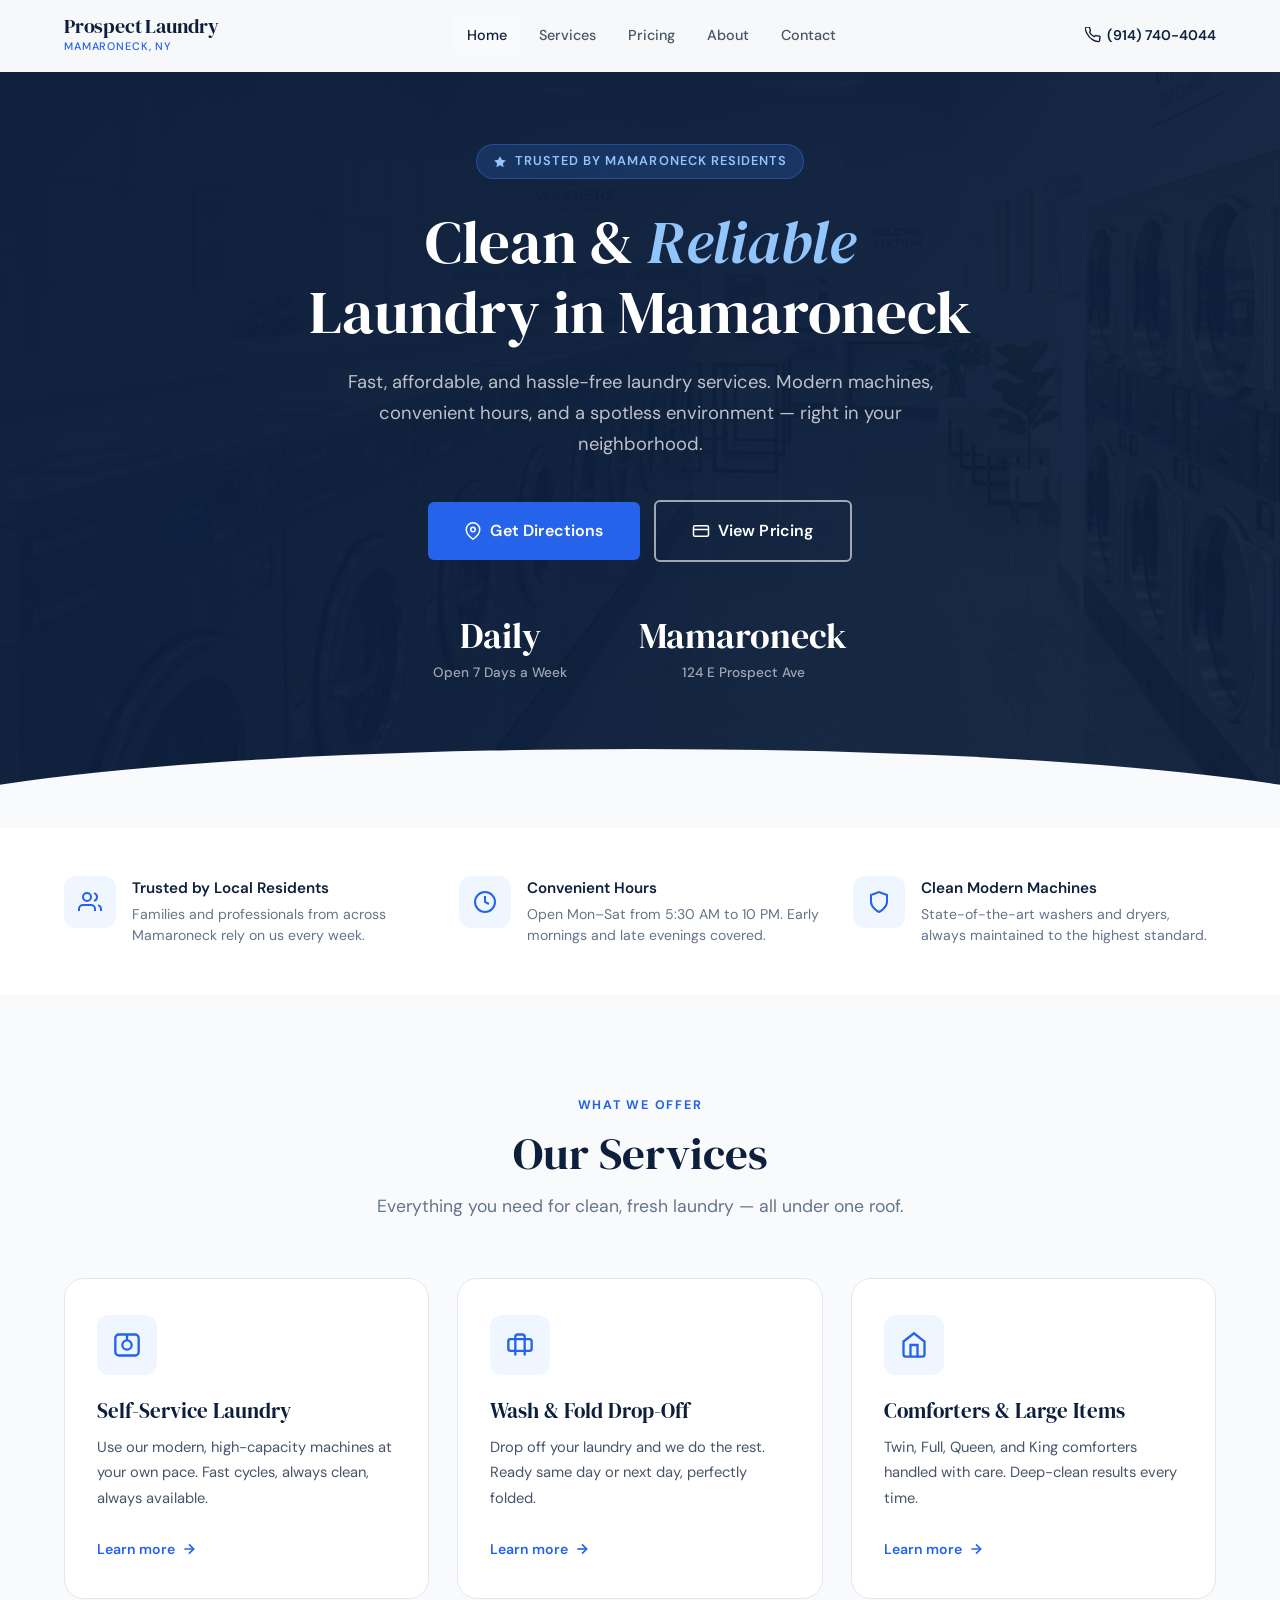
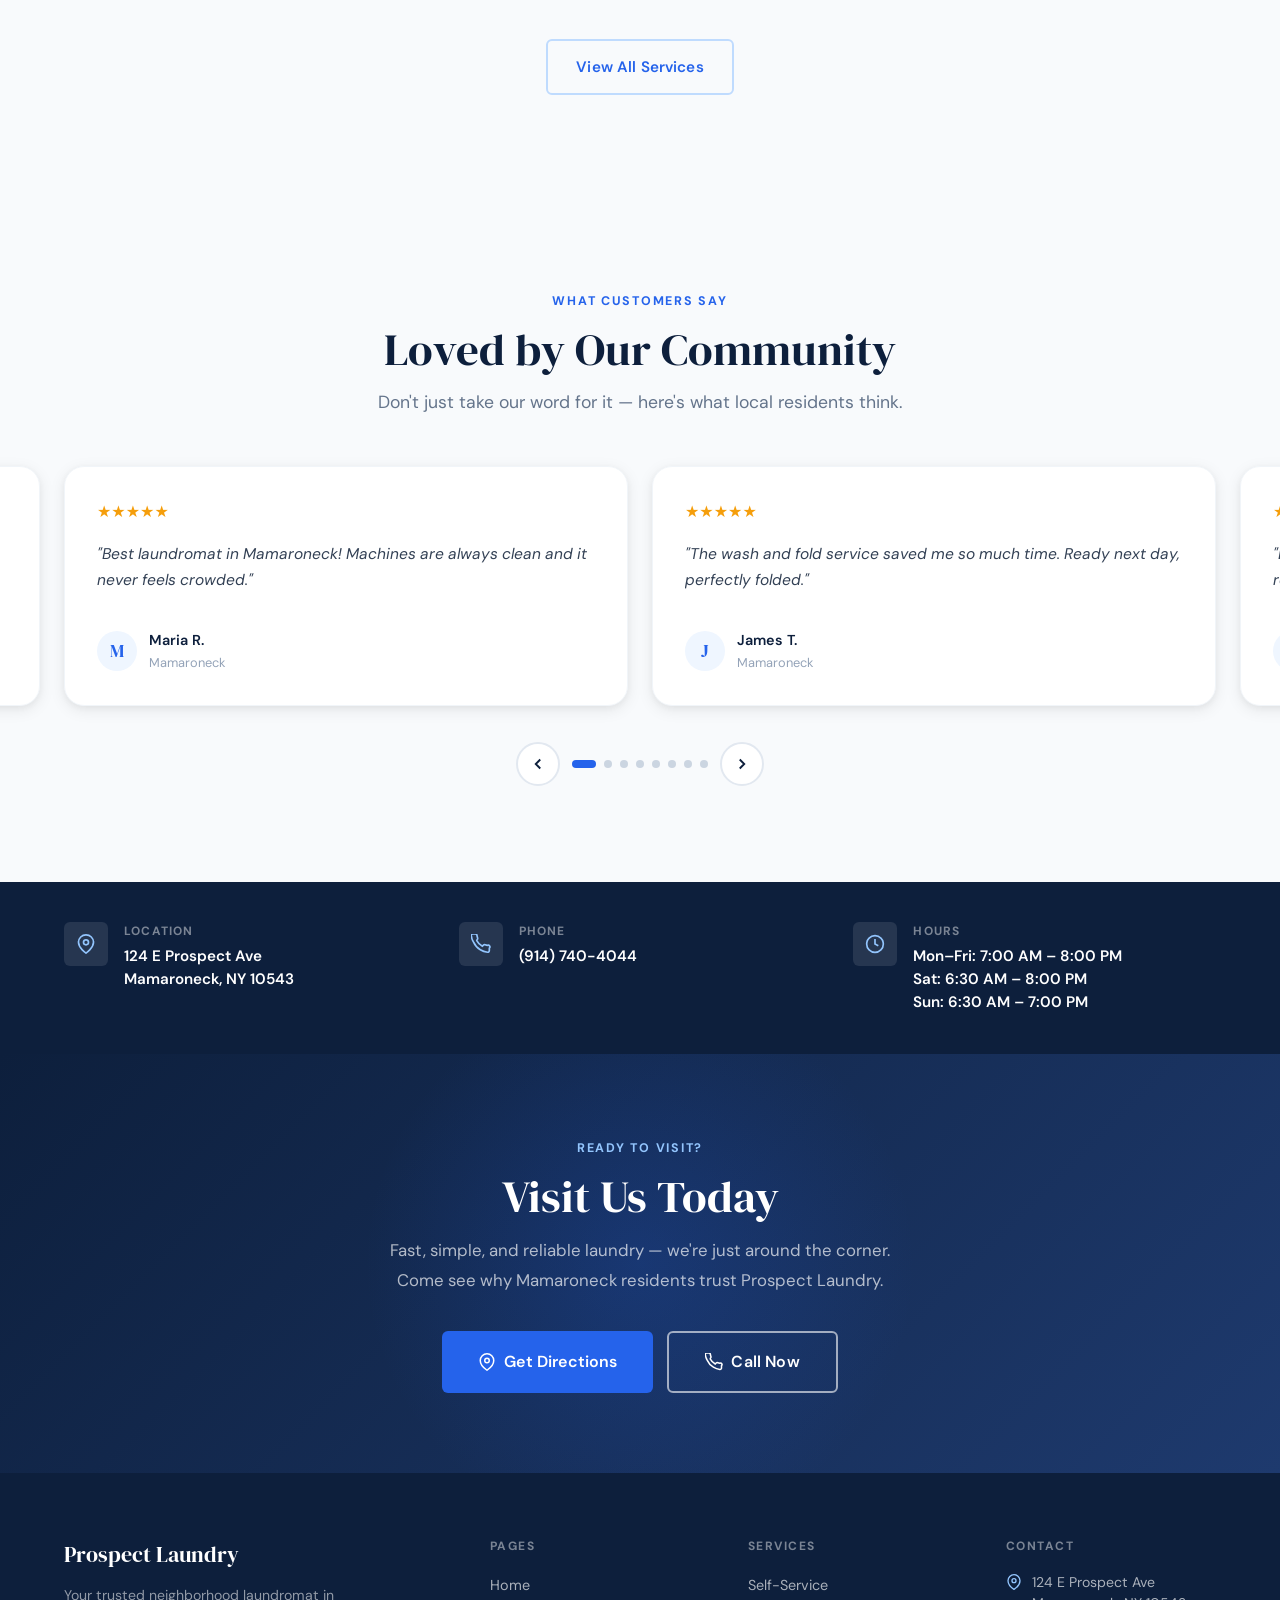
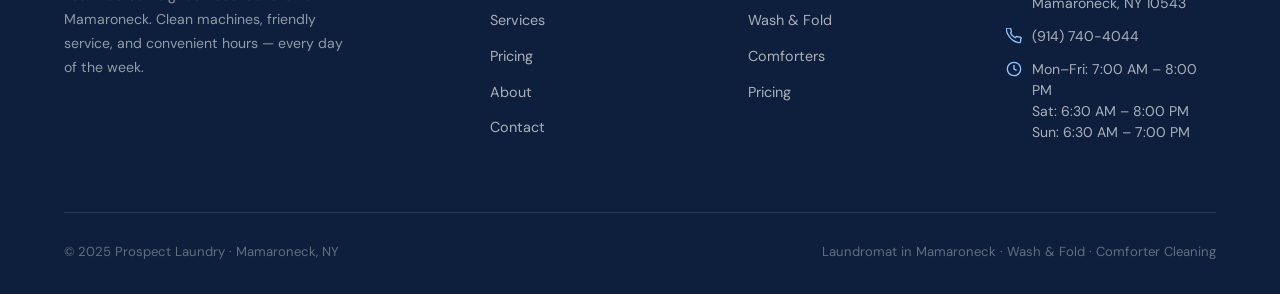
==== commit e5f49572: "Professional Hero design overhaul for perfect zoom scaling and layout consistency" ====
--- a/index.html
+++ b/index.html
@@ -69,8 +69,14 @@
       </a>
     </div>
     <div class="hero-stats">
-      <div class="hero-stat-item"><span class="hero-stat-num">Daily</span><span class="hero-stat-label">Open 7 Days a Week</span></div>
-      <div class="hero-stat-item"><span class="hero-stat-num">Mamaroneck</span><span class="hero-stat-label">124 E Prospect Ave</span></div>
+      <div class="hero-stat-item">
+        <span class="hero-stat-num">Daily</span>
+        <span class="hero-stat-label">Open 7 Days a Week</span>
+      </div>
+      <div class="hero-stat-item">
+        <span class="hero-stat-num">Mamaroneck</span>
+        <span class="hero-stat-label">124 E Prospect Ave</span>
+      </div>
     </div>
   </div>
 </section>
--- a/css/styles.css
+++ b/css/styles.css
@@ -368,10 +368,10 @@
 /* ---------- HERO (shared base) ---------- */
 .hero {
   position: relative;
-  height: 100vh;
-  height: 100svh;
-  display: flex;
-  flex-direction: column;
+  min-height: calc(100vh - var(--nav-height)); /* Ensures it fills screen but accounts for nav */
+  padding: 80px 0; /* Ensures content doesn't touch top/bottom on small heights */
+  display: flex;
+  align-items: center;
   justify-content: center;
   background: var(--navy);
   overflow: hidden;
@@ -396,7 +396,7 @@
   z-index: 2;
   max-width: var(--max-width);
   margin: 0 auto;
-  padding: 40px 24px;
+  padding: 0 24px;
   width: 100%;
   text-align: center;
 }
@@ -447,28 +447,28 @@
 }
 
 .hero-stats {
-  margin-top: 40px;
-  display: flex;
-  gap: 48px;
+  margin-top: 56px;
+  display: flex;
+  gap: 72px; /* Wider gap for professional feel */
   flex-wrap: wrap;
   justify-content: center;
 }
 
-.hero-stat-item { opacity: 0.85; }
+.hero-stat-item { text-align: center; }
 
 .hero-stat-num {
   display: block;
   font-family: var(--font-display);
-  font-size: 2rem;
+  font-size: 2.25rem; /* Larger impact as per second image */
   color: var(--white);
   line-height: 1;
 }
 
 .hero-stat-label {
   display: block;
-  font-size: 0.82rem;
-  color: rgba(255,255,255,0.55);
-  margin-top: 4px;
+  font-size: 0.85rem;
+  color: rgba(255,255,255,0.6);
+  margin-top: 8px;
   font-weight: 500;
 }
 
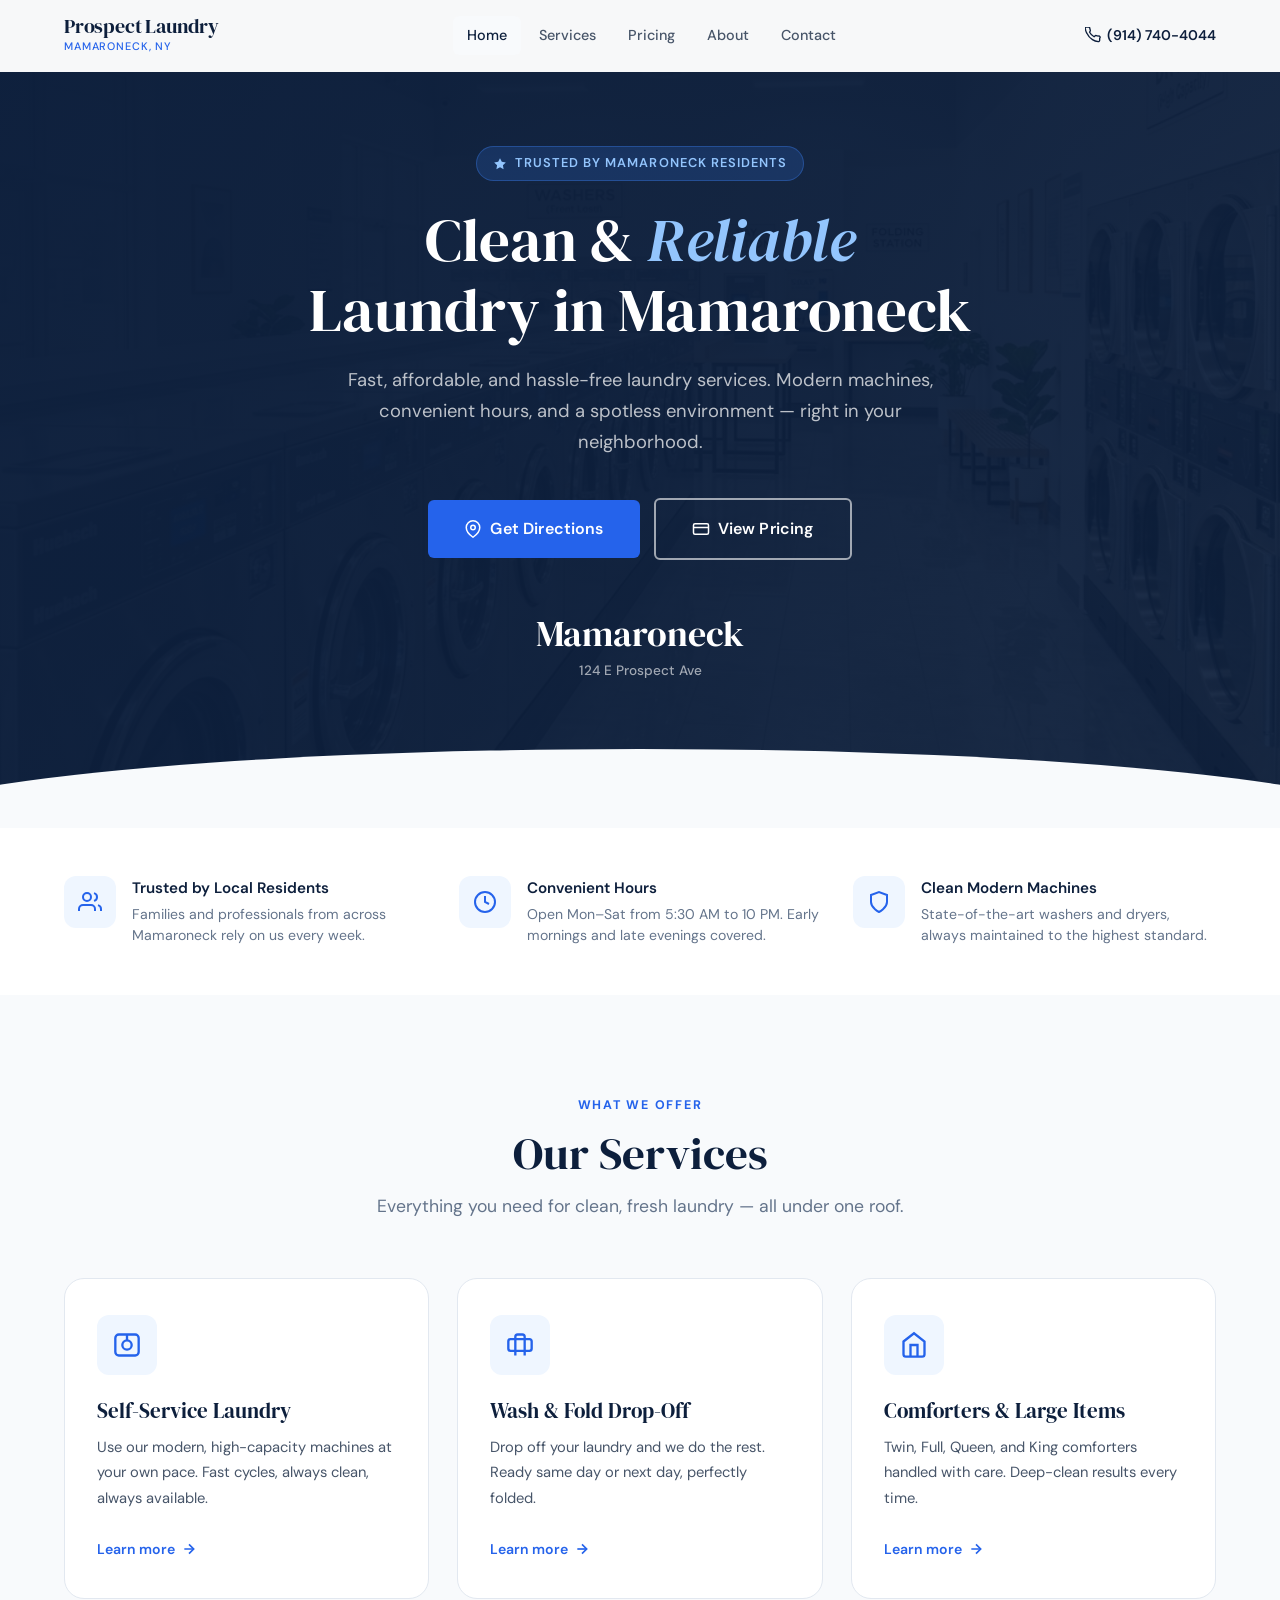
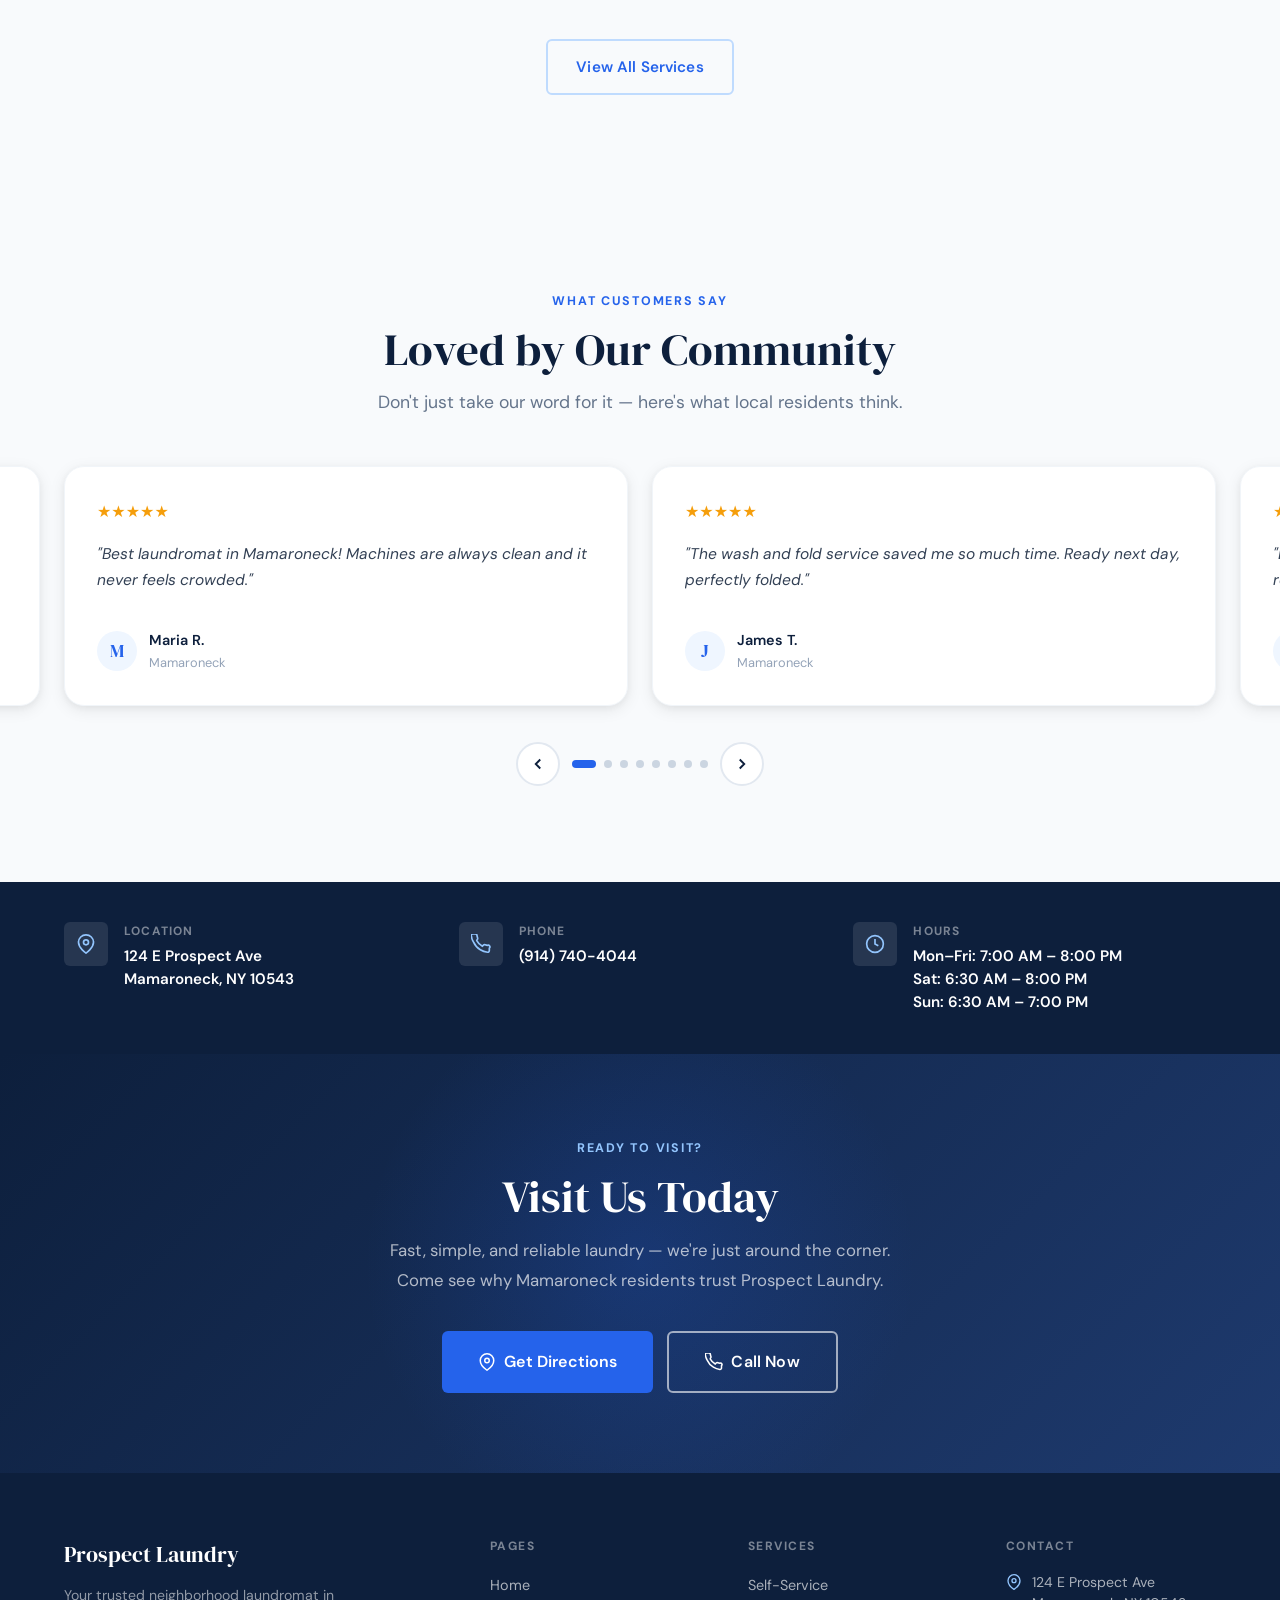
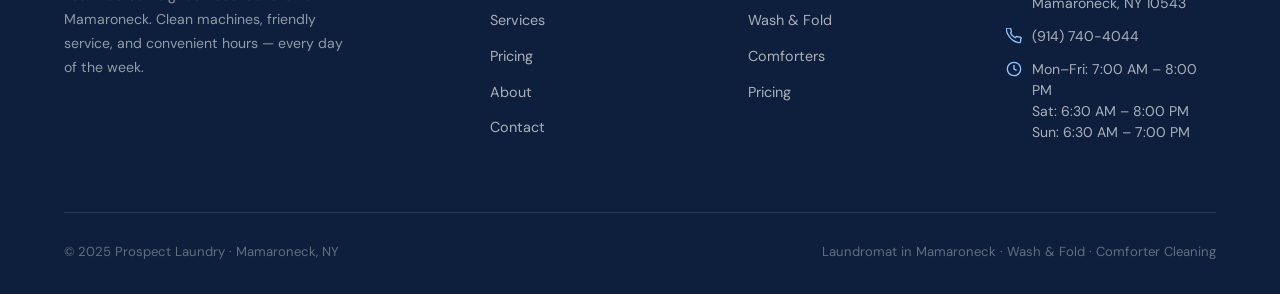
==== commit 3ca82c06: "Focus Hero stats on Mamaroneck and center layout" ====
--- a/index.html
+++ b/index.html
@@ -70,10 +70,6 @@
     </div>
     <div class="hero-stats">
       <div class="hero-stat-item">
-        <span class="hero-stat-num">Daily</span>
-        <span class="hero-stat-label">Open 7 Days a Week</span>
-      </div>
-      <div class="hero-stat-item">
         <span class="hero-stat-num">Mamaroneck</span>
         <span class="hero-stat-label">124 E Prospect Ave</span>
       </div>
--- a/css/styles.css
+++ b/css/styles.css
@@ -396,7 +396,7 @@
   z-index: 2;
   max-width: var(--max-width);
   margin: 0 auto;
-  padding: 0 24px;
+  padding: 24px 24px 0; /* Shifted space from badge to top padding for perfect balance */
   width: 100%;
   text-align: center;
 }
@@ -414,7 +414,7 @@
   text-transform: uppercase;
   padding: 6px 16px;
   border-radius: 100px;
-  margin-bottom: 28px;
+  margin-bottom: 24px; /* Perfectly matched with top padding for symmetry */
 }
 
 .hero h1 {
@@ -452,6 +452,7 @@
   gap: 72px; /* Wider gap for professional feel */
   flex-wrap: wrap;
   justify-content: center;
+  margin-bottom: 24px; /* Lift text away from the white curve */
 }
 
 .hero-stat-item { text-align: center; }
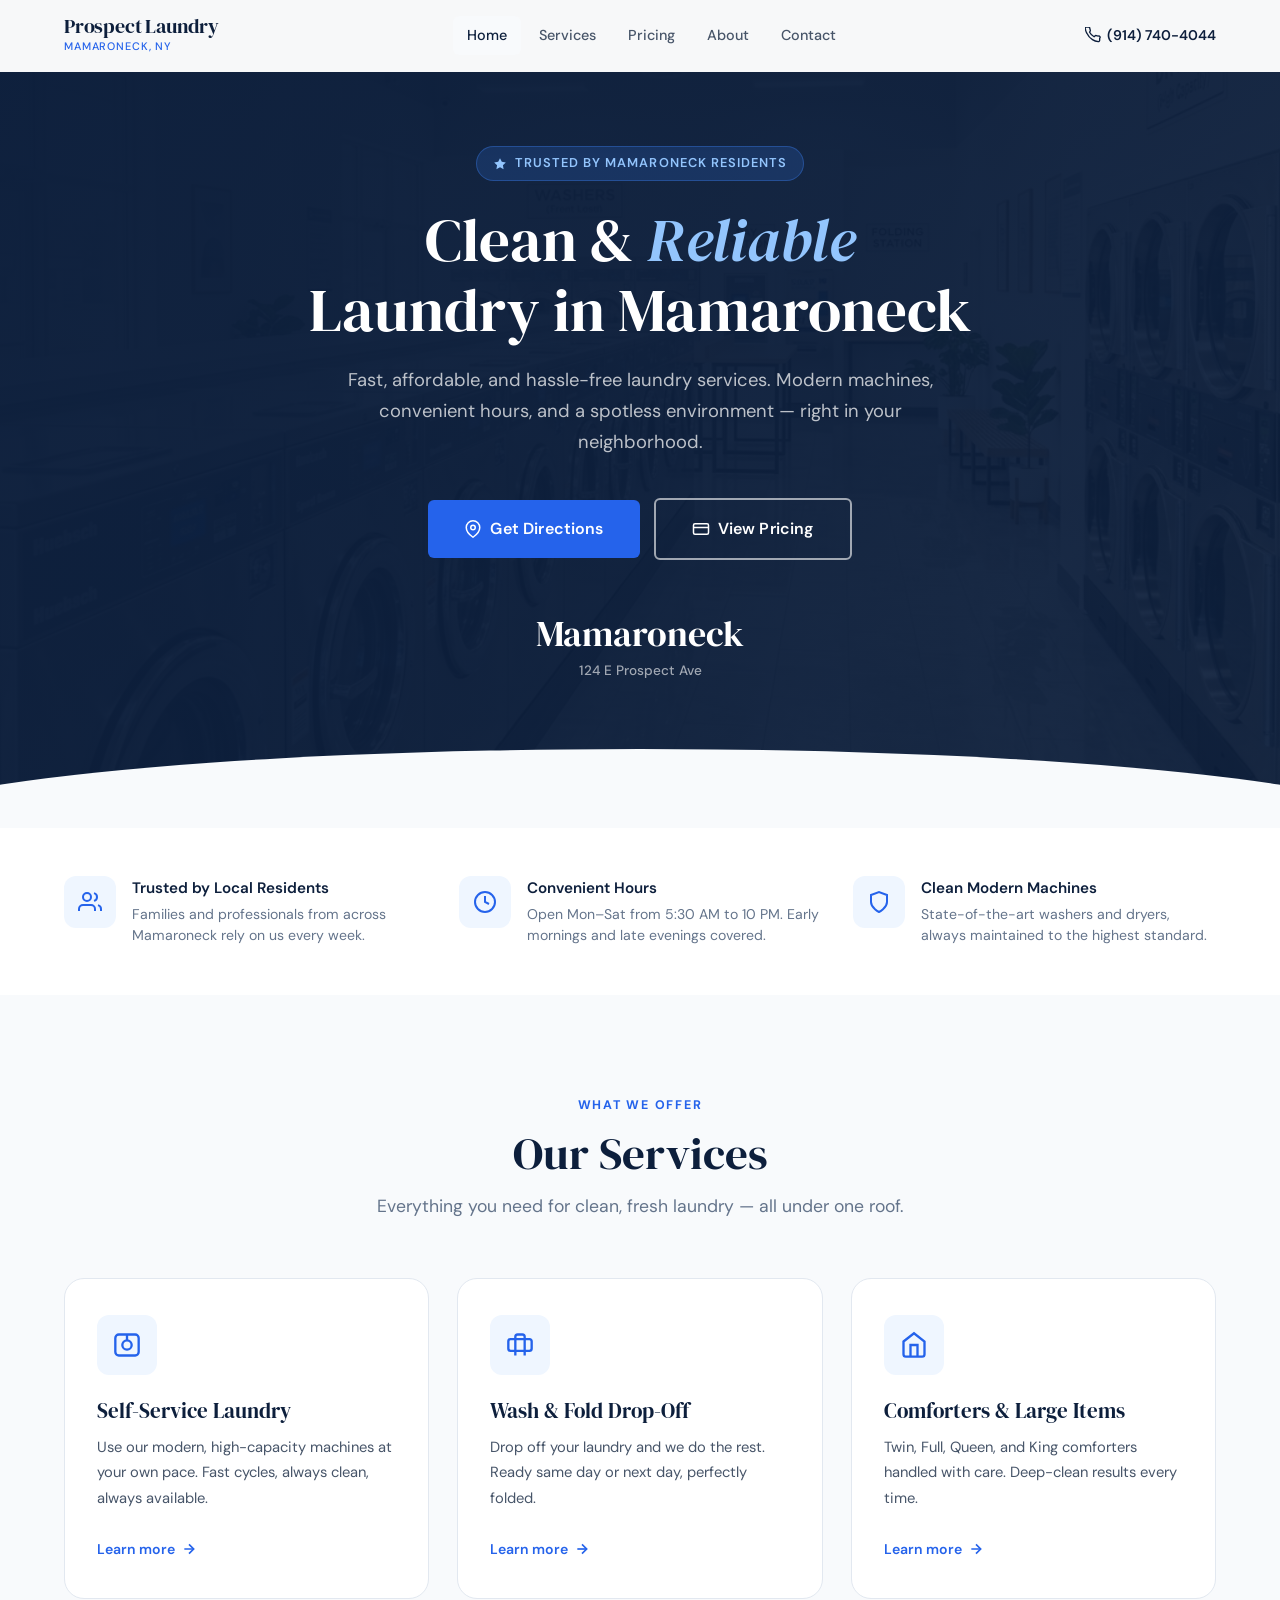
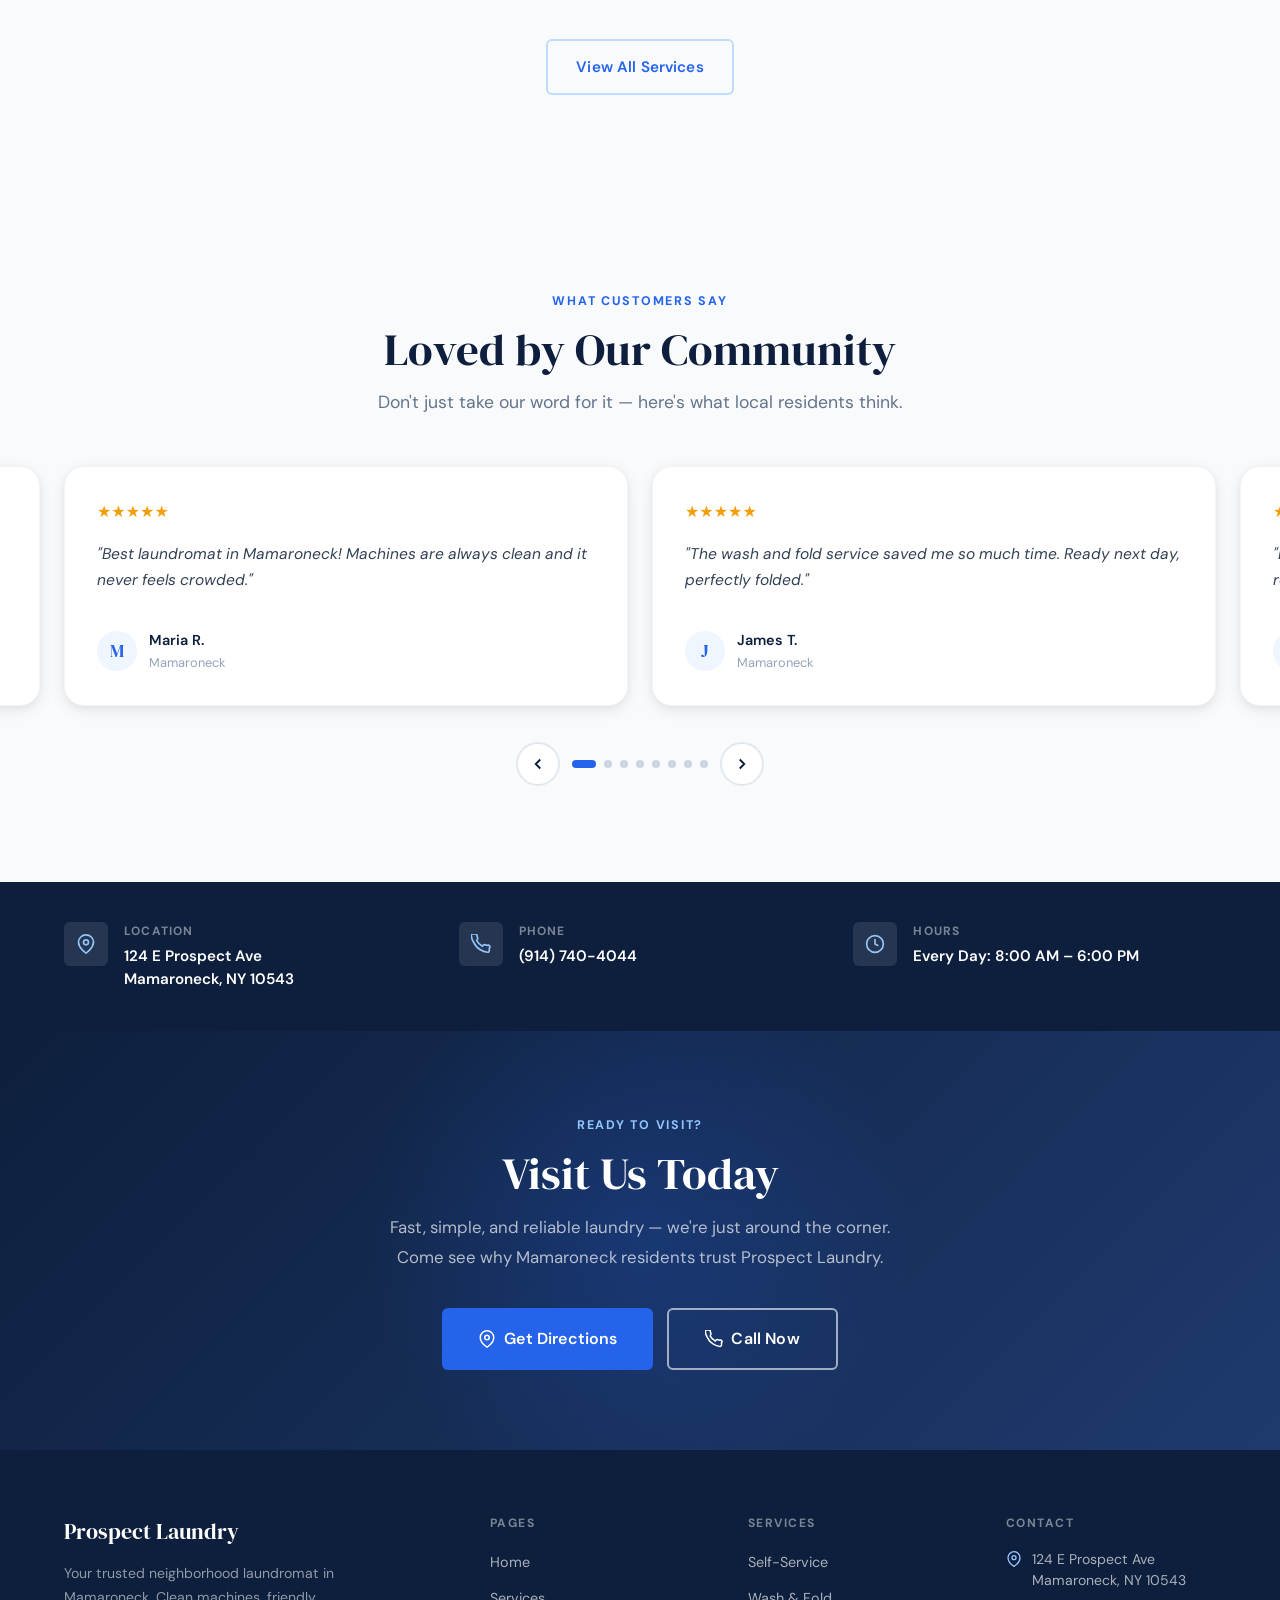
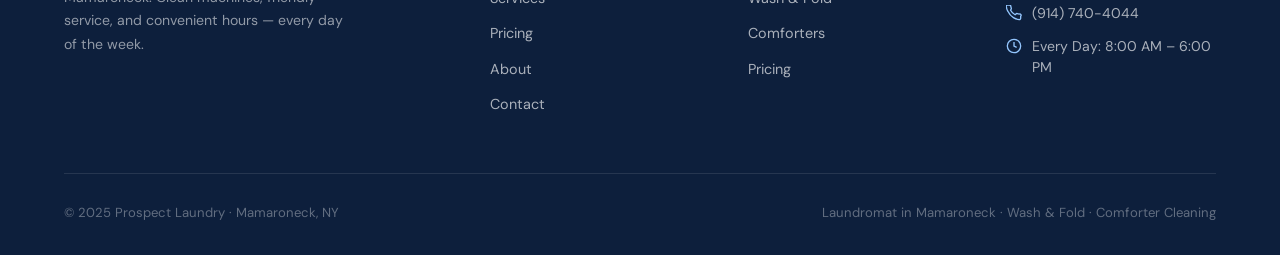
==== commit bb2b640a: "Update operating hours to 8:00 AM – 6:00 PM Daily project-wide" ====
--- a/index.html
+++ b/index.html
@@ -249,7 +249,7 @@
         <div class="info-bar-icon"><svg viewBox="0 0 24 24" fill="none" stroke="currentColor" stroke-width="2"><circle cx="12" cy="12" r="10"/><polyline points="12 6 12 12 16 14"/></svg></div>
         <div>
           <div class="info-bar-label">Hours</div>
-          <div class="info-bar-value">Mon–Fri: 7:00 AM – 8:00 PM<br>Sat: 6:30 AM – 8:00 PM<br>Sun: 6:30 AM – 7:00 PM</div>
+          <div class="info-bar-value">Every Day: 8:00 AM – 6:00 PM</div>
         </div>
       </div>
     </div>
@@ -318,7 +318,7 @@
         </div>
         <div class="footer-contact-item">
           <svg viewBox="0 0 24 24" fill="none" stroke="currentColor" stroke-width="2"><circle cx="12" cy="12" r="10"/><polyline points="12 6 12 12 16 14"/></svg>
-          Mon–Fri: 7:00 AM – 8:00 PM<br>Sat: 6:30 AM – 8:00 PM<br>Sun: 6:30 AM – 7:00 PM
+          Every Day: 8:00 AM – 6:00 PM
         </div>
       </div>
     </div>
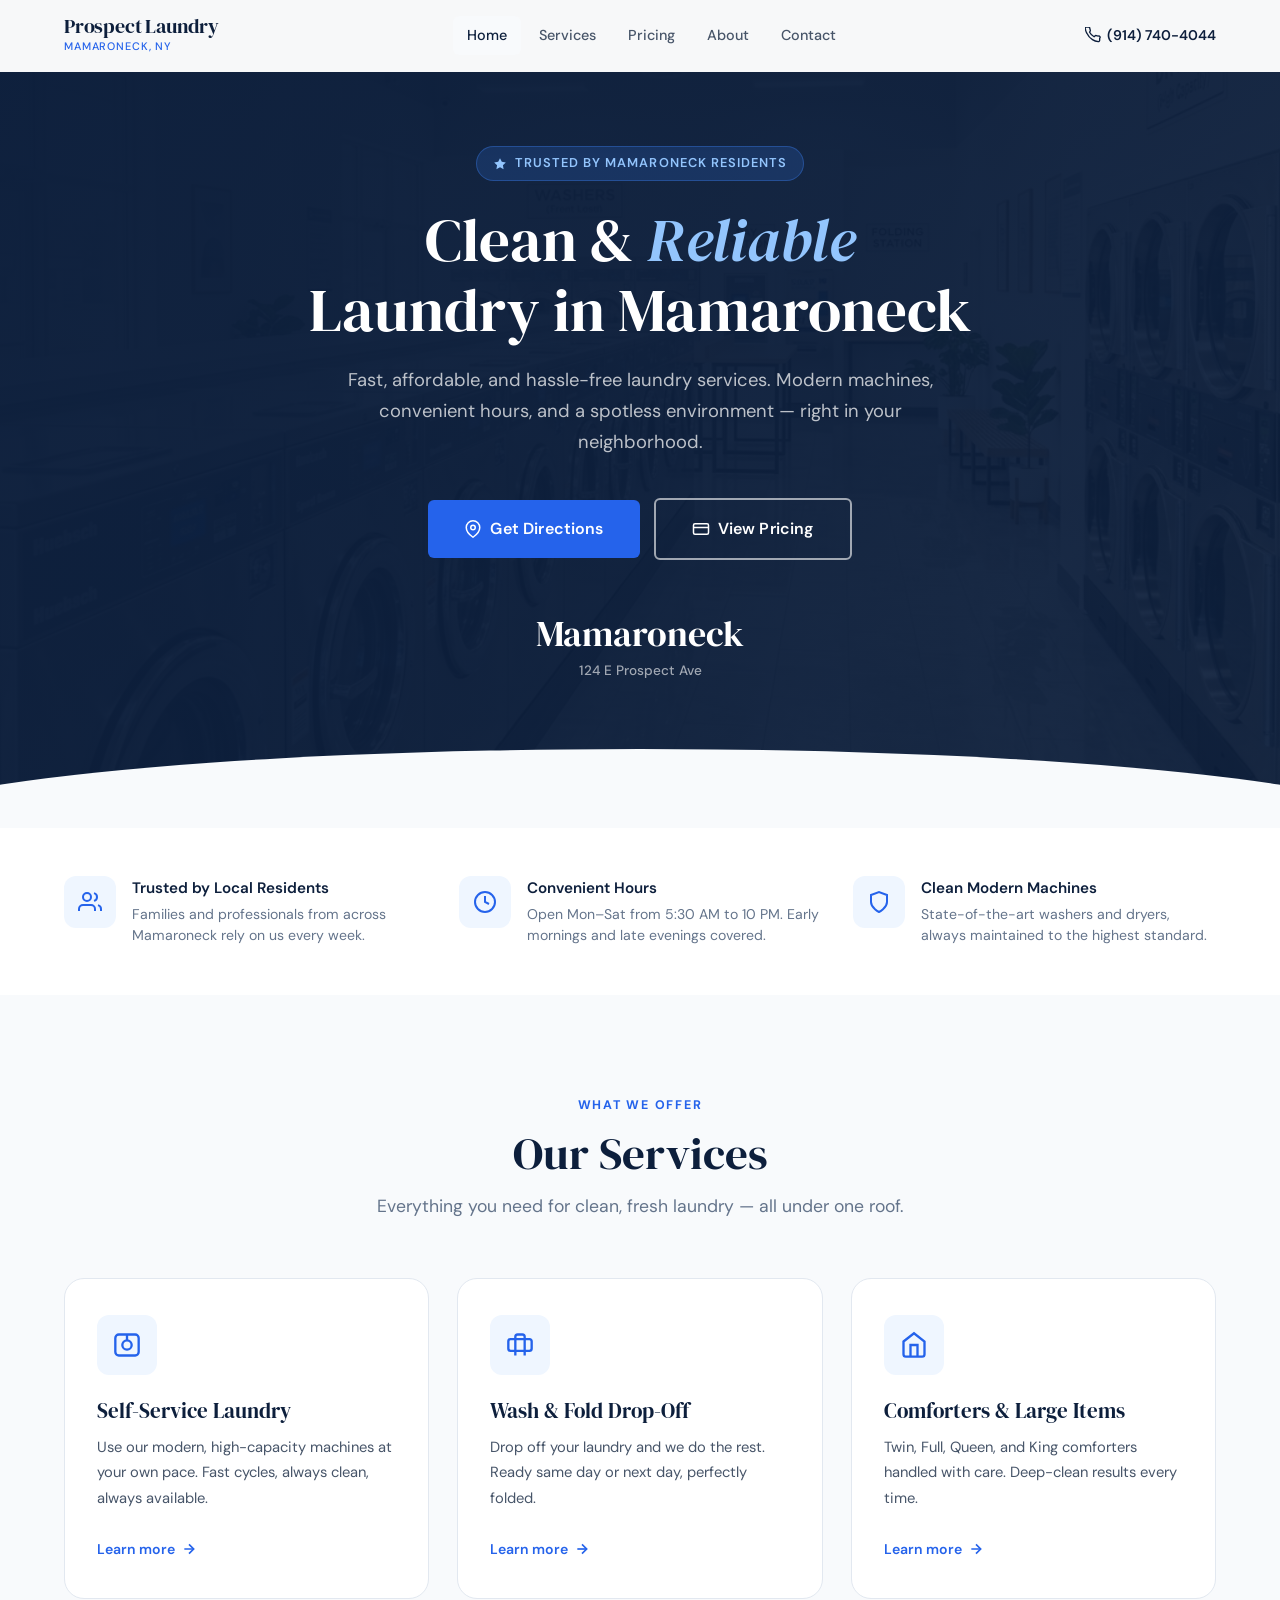
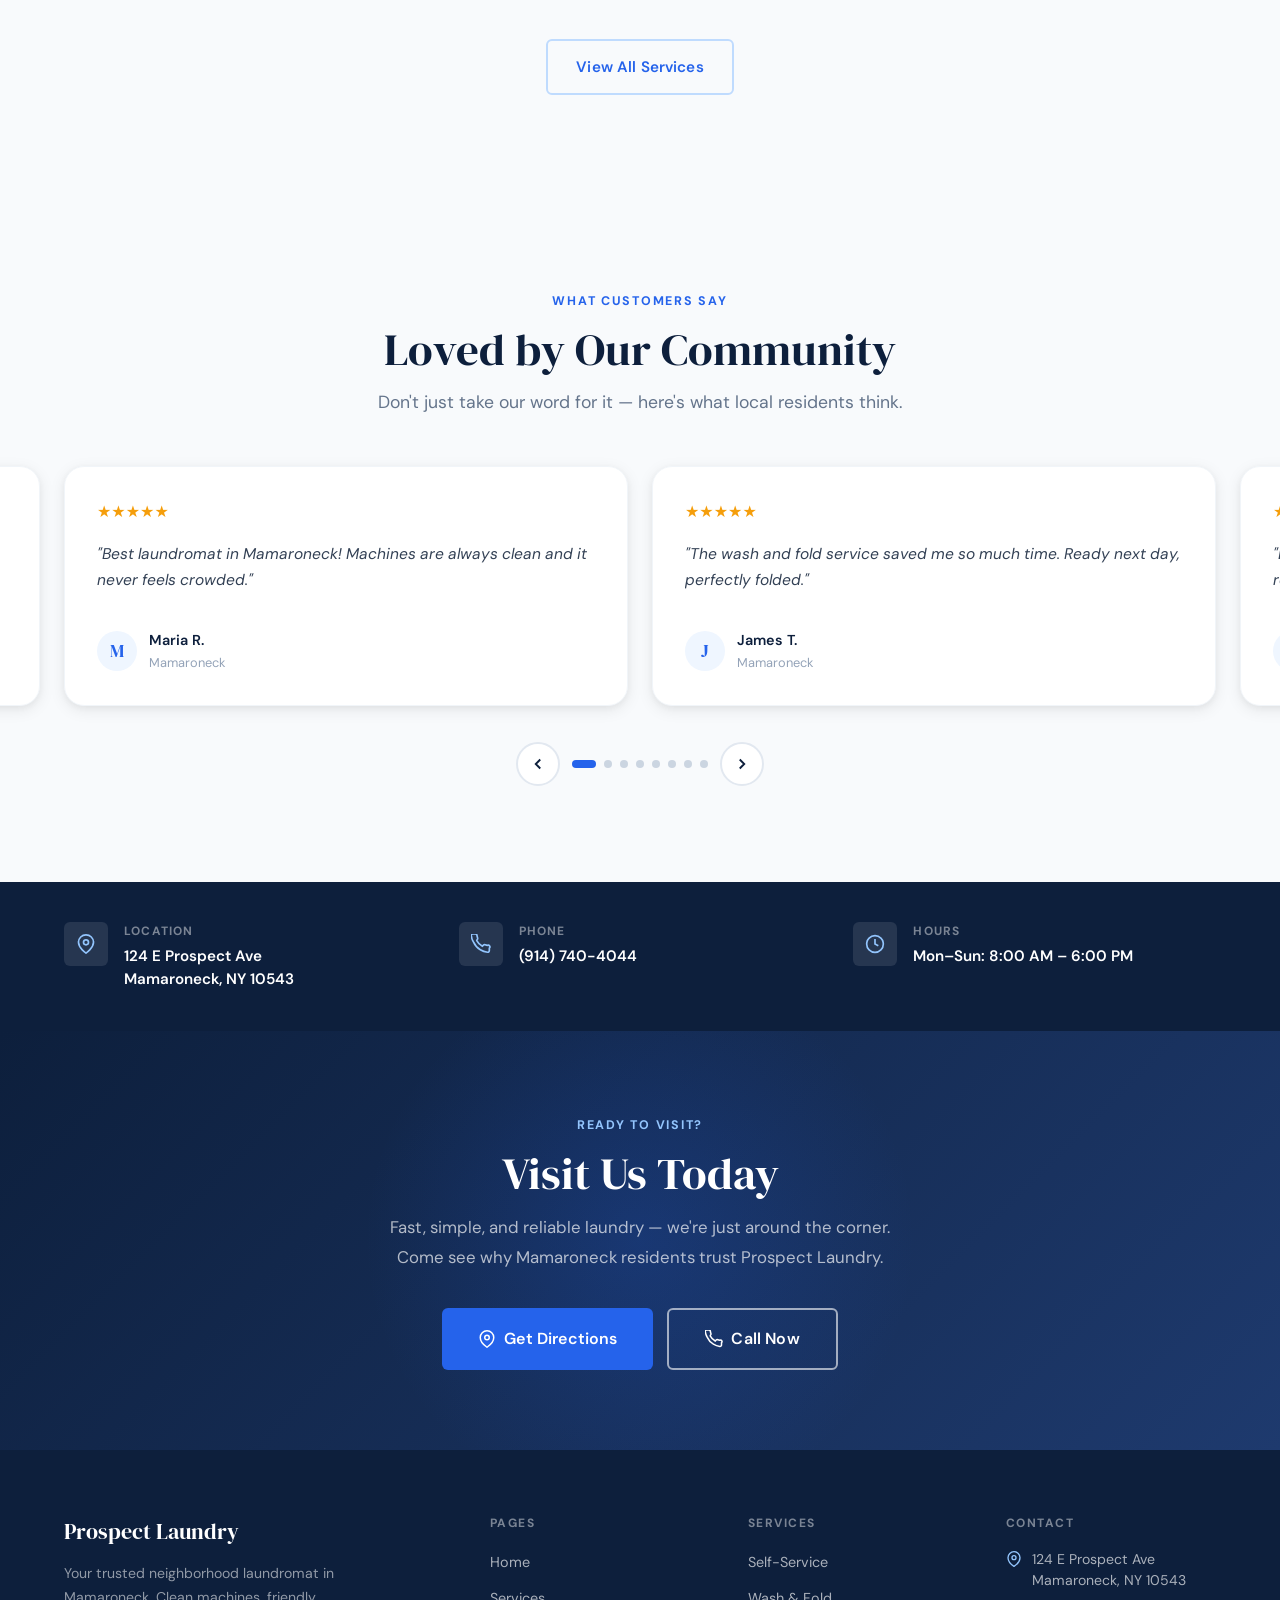
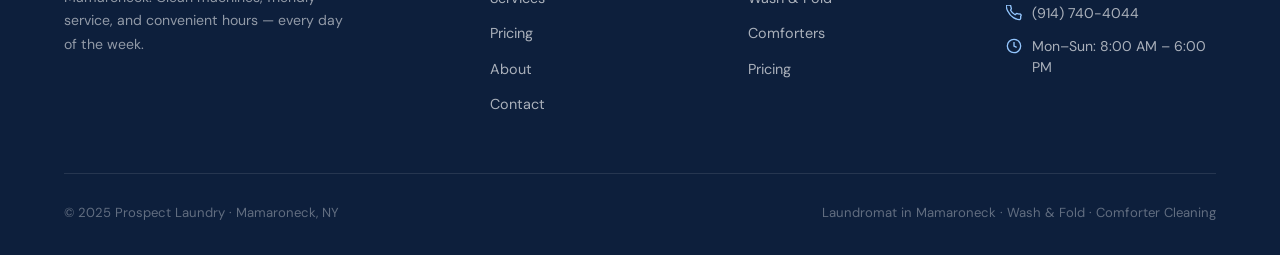
==== commit 8dc9eb20: "Replace 'Every Day' with 'Mon–Sun' in operating hours project-wide" ====
--- a/index.html
+++ b/index.html
@@ -249,7 +249,7 @@
         <div class="info-bar-icon"><svg viewBox="0 0 24 24" fill="none" stroke="currentColor" stroke-width="2"><circle cx="12" cy="12" r="10"/><polyline points="12 6 12 12 16 14"/></svg></div>
         <div>
           <div class="info-bar-label">Hours</div>
-          <div class="info-bar-value">Every Day: 8:00 AM – 6:00 PM</div>
+          <div class="info-bar-value">Mon–Sun: 8:00 AM – 6:00 PM</div>
         </div>
       </div>
     </div>
@@ -318,7 +318,7 @@
         </div>
         <div class="footer-contact-item">
           <svg viewBox="0 0 24 24" fill="none" stroke="currentColor" stroke-width="2"><circle cx="12" cy="12" r="10"/><polyline points="12 6 12 12 16 14"/></svg>
-          Every Day: 8:00 AM – 6:00 PM
+          Mon–Sun: 8:00 AM – 6:00 PM
         </div>
       </div>
     </div>
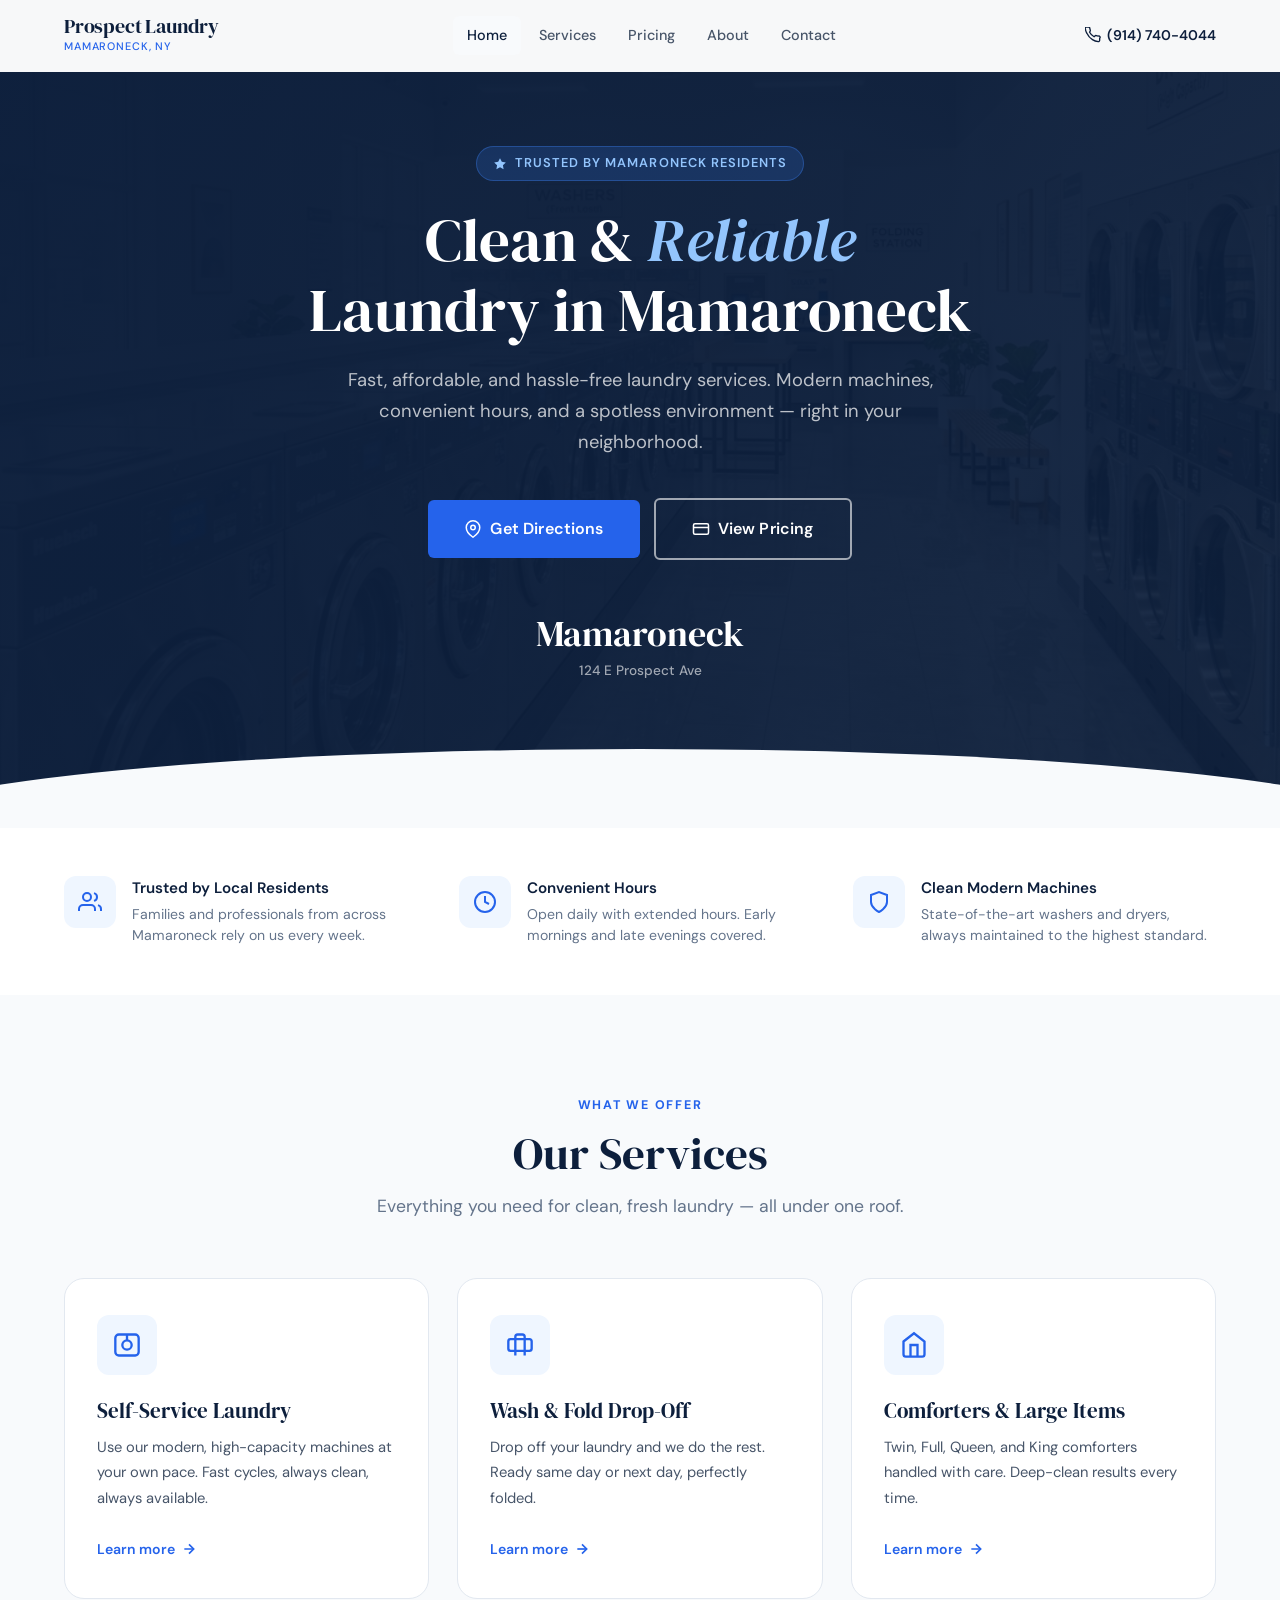
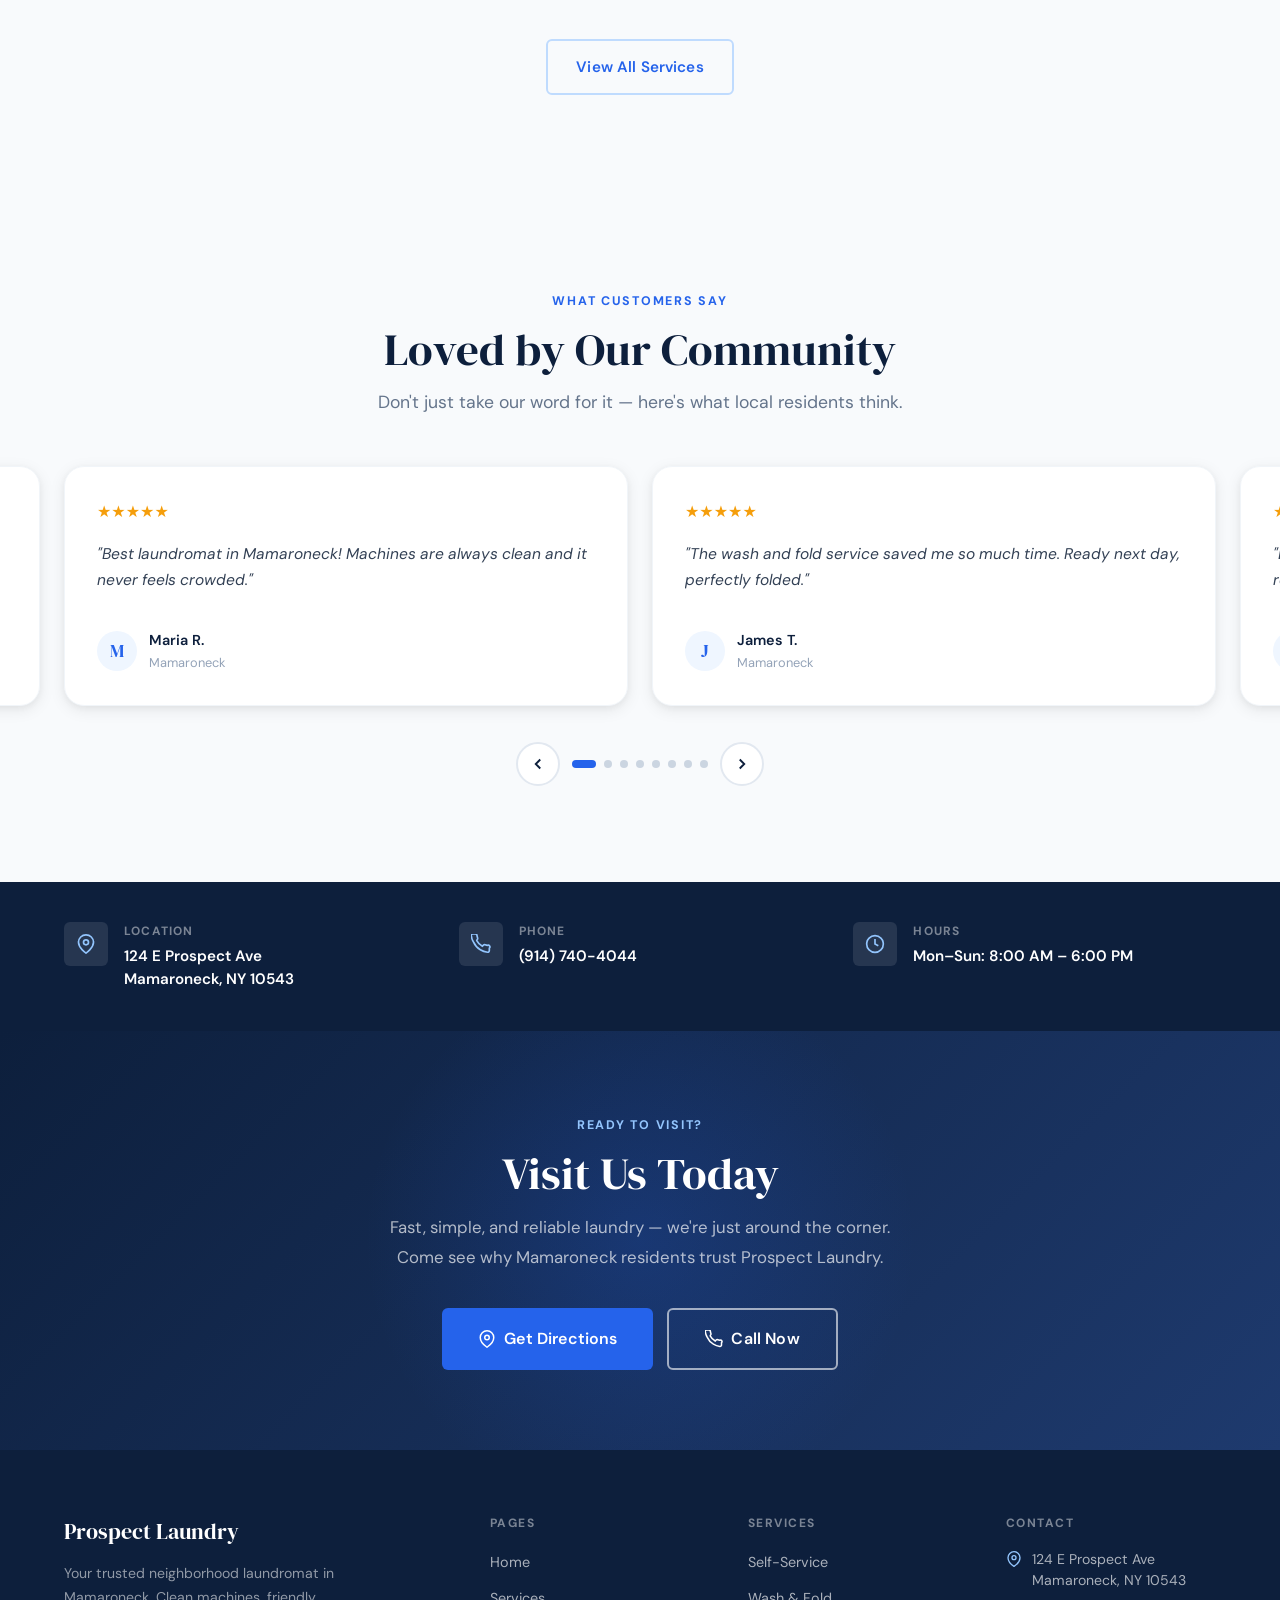
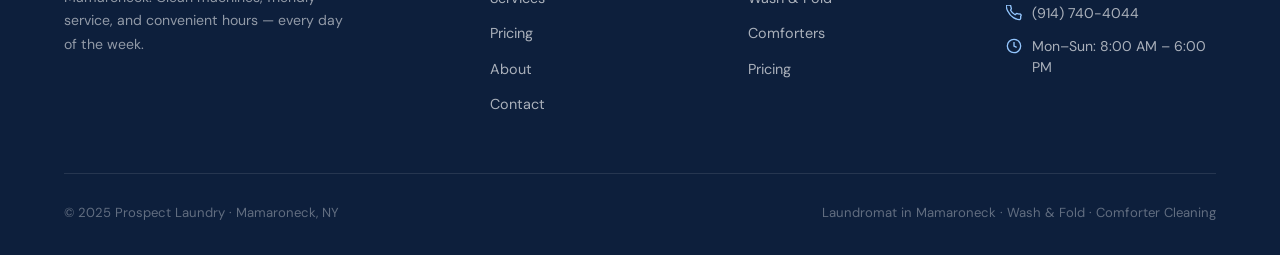
==== commit 0186469c: "Update hours to 8AM-6PM across all pages and standardize footers" ====
--- a/index.html
+++ b/index.html
@@ -4,7 +4,7 @@
   <meta charset="UTF-8">
   <meta name="viewport" content="width=device-width, initial-scale=1.0">
   <title>Laundromat in Mamaroneck, NY | Prospect Laundry</title>
-  <meta name="description" content="Prospect Laundry – clean, modern laundromat in Mamaroneck, NY. Self-service, wash &amp; fold drop-off, and comforter cleaning. Open Daily: Mon-Fri 7AM-8PM, Sat 6:30AM-8PM, Sun 6:30AM-7PM.">
+  <meta name="description" content="Prospect Laundry – clean, modern laundromat in Mamaroneck, NY. Self-service, wash &amp; fold drop-off, and comforter cleaning. Open Daily: 8:00 AM – 6:00 PM.">
   <link rel="stylesheet" href="css/styles.css">
   <link rel="icon" type="image/png" href="assets/images/favicon.png">
 </head>
@@ -96,7 +96,7 @@
         </div>
         <div>
           <div class="trust-item-title">Convenient Hours</div>
-          <div class="trust-item-desc">Open Mon–Sat from 5:30 AM to 10 PM. Early mornings and late evenings covered.</div>
+          <div class="trust-item-desc">Open daily with extended hours. Early mornings and late evenings covered.</div>
         </div>
       </div>
       <div class="trust-item fade-up fade-up-delay-2">
